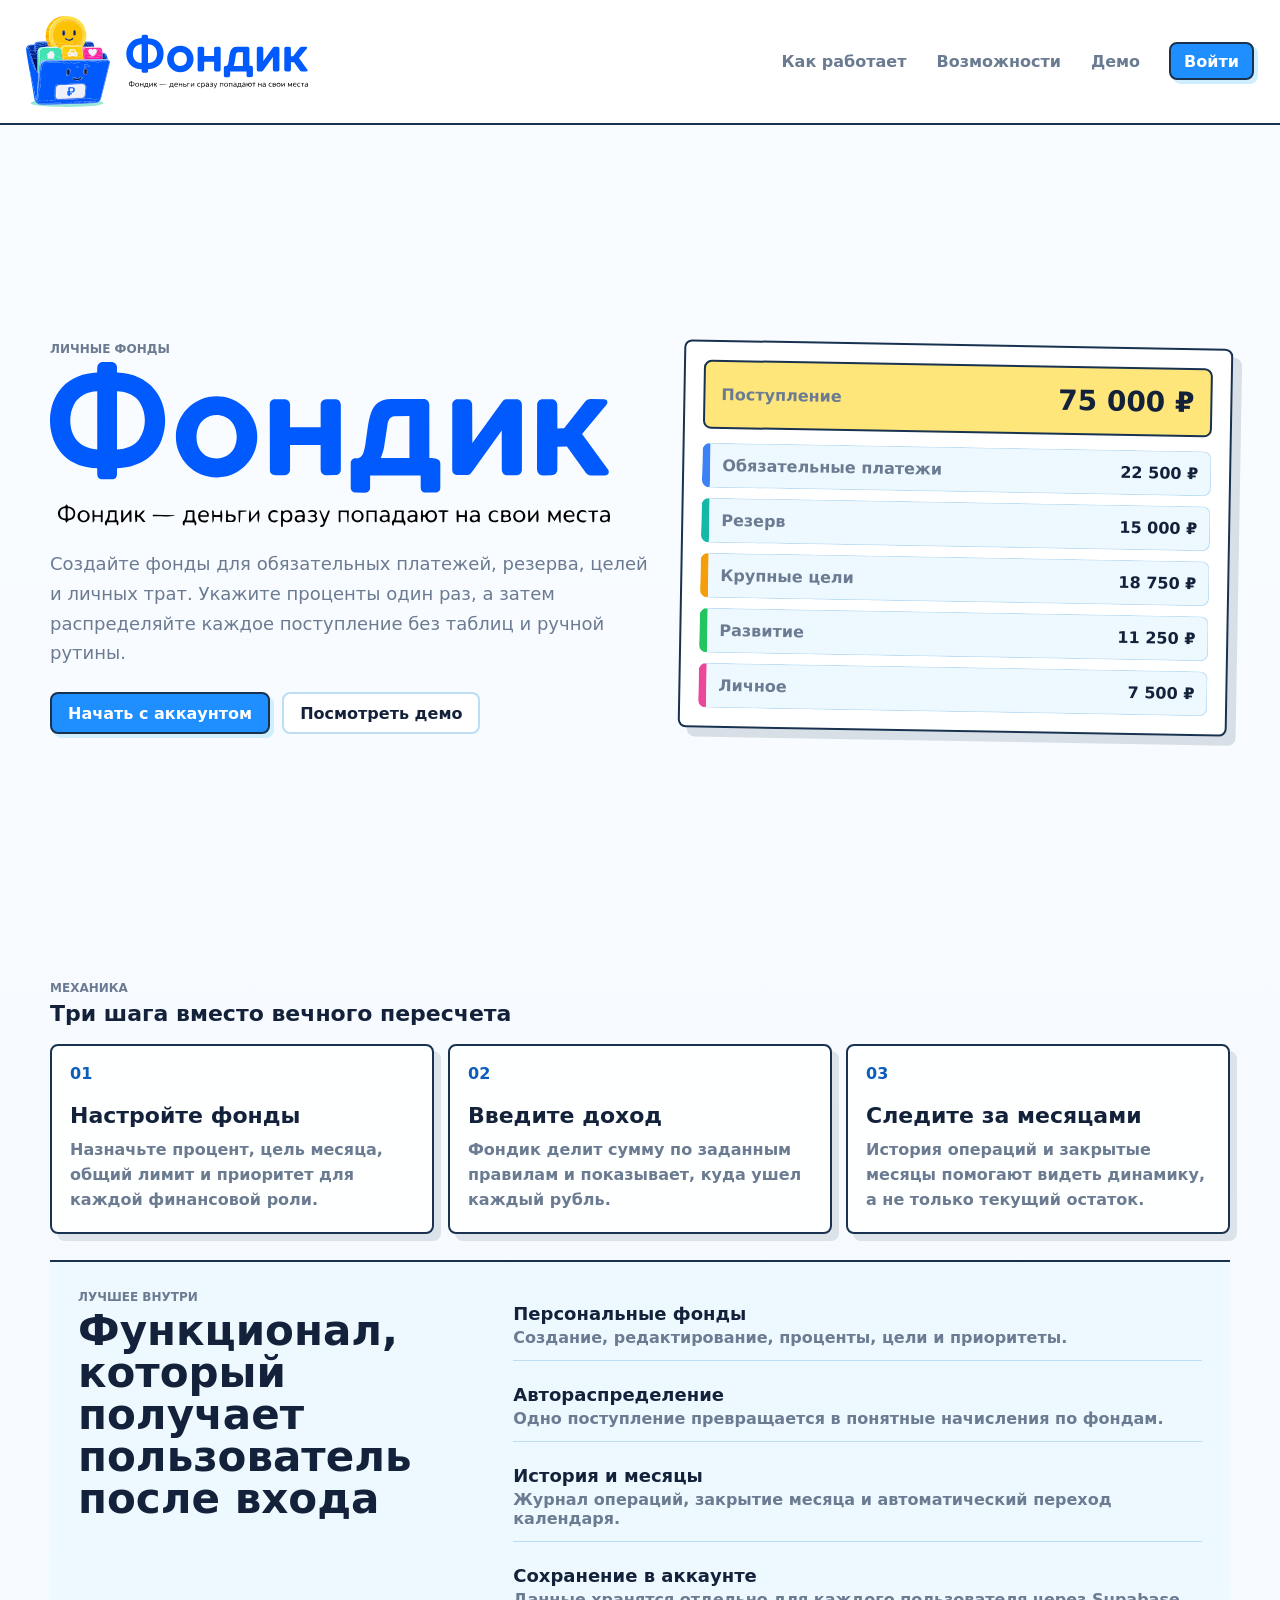
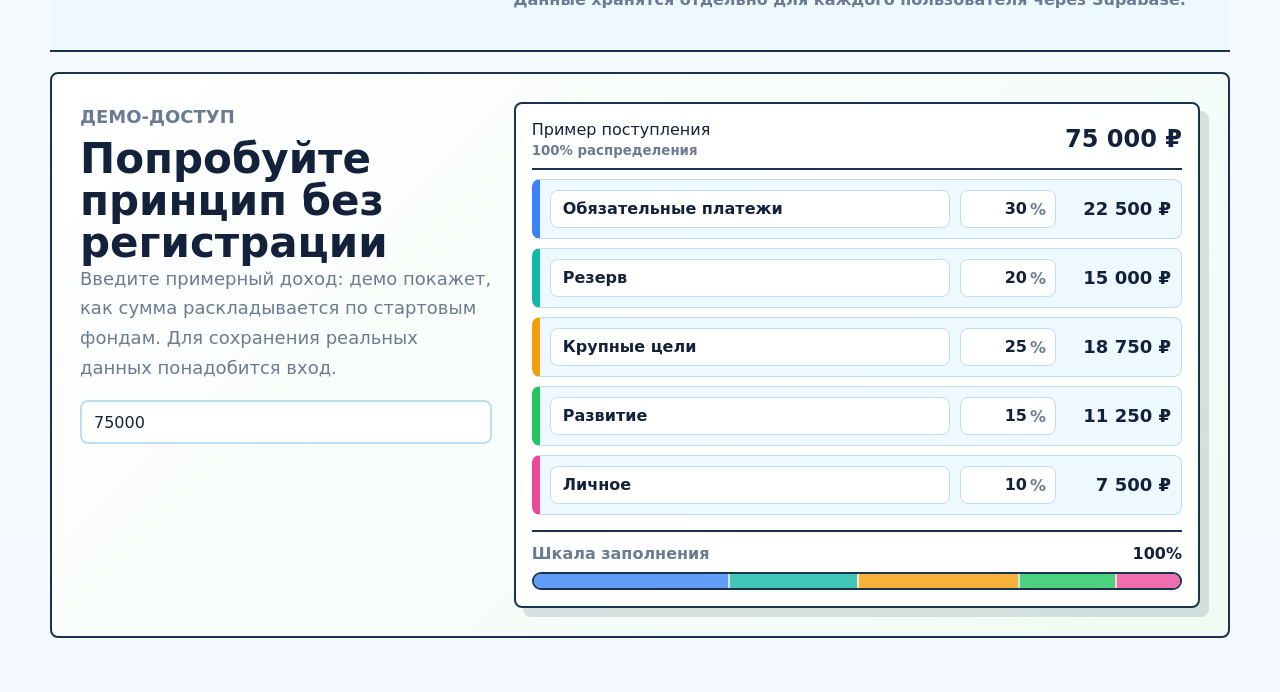
==== app.html @ fc4c2b05 "Add Fondik logo assets" ====
<!DOCTYPE html>
<html lang="ru">
<head>
  <meta charset="UTF-8">
  <meta name="viewport" content="width=device-width, initial-scale=1.0">
  <title>Фондик</title>
  <link rel="icon" type="image/svg+xml" href="assets/fondik-mark.svg">
  <link rel="apple-touch-icon" href="assets/fondik-apple-touch.png">
  <link rel="stylesheet" href="style.css?v=20260604-2">
  <script>
    window.__moneyAppShowBootError = (error) => {
      const message = error?.message || String(error || "неизвестная ошибка");
      const loading = document.querySelector("#appLoading");
      if (!loading) {
        return;
      }
      loading.classList.remove("is-hidden");
      const text = loading.querySelector("p");
      if (text) {
        text.textContent = `Ошибка загрузки кабинета: ${message}`;
      }
    };

    window.addEventListener("error", (event) => {
      window.__moneyAppShowBootError(event.error || event.message);
    });

    window.addEventListener("unhandledrejection", (event) => {
      window.__moneyAppShowBootError(event.reason);
    });

    window.setTimeout(() => {
      const appShell = document.querySelector("#appShell");
      if (!appShell || appShell.classList.contains("is-hidden")) {
        window.location.replace("index.html#login");
      }
    }, 15000);
  </script>
</head>
<body>
  <div class="app-loading" id="appLoading" role="status">
    <div class="brand">
      <img class="brand-lockup" src="assets/fondik-lockup-slogan.svg" alt="Фондик — деньги сразу попадают на свои места.">
    </div>
    <p>Восстанавливаем сессию и загружаем ваши фонды.</p>
    <a class="ghost-btn compact" href="index.html#login">Вернуться ко входу</a>
  </div>

  <dialog class="auth-modal" id="authModal">
    <div class="auth-card">
      <button class="icon-btn auth-close" id="authCloseBtn" type="button" aria-label="Закрыть">×</button>
      <div class="auth-brand">
        <img class="auth-brand-logo" src="assets/fondik-lockup-slogan.svg" alt="Фондик — деньги сразу попадают на свои места.">
      </div>
      <p class="eyebrow">Вход в личный кабинет</p>
      <p class="auth-copy">Зарегистрируйтесь или войдите, чтобы фонды, история и прогресс сохранялись отдельно для вашего аккаунта.</p>
      <form class="auth-form" id="authForm">
        <input id="authEmail" type="email" autocomplete="email" placeholder="Email" required>
        <input id="authPassword" type="password" autocomplete="current-password" placeholder="Пароль" minlength="6" required>
        <div class="auth-actions">
          <button class="primary-btn" id="loginBtn" value="login" type="submit">Войти</button>
          <button class="ghost-btn" id="signupBtn" value="signup" type="submit">Регистрация</button>
        </div>
      </form>
      <p class="auth-message" id="authMessage"></p>
    </div>
  </dialog>

  <div class="app-shell is-hidden" id="appShell">
    <main class="main">
      <header class="topbar">
        <div class="topbar-brand">
          <div class="brand">
            <img class="brand-lockup dashboard-brand-logo" src="assets/fondik-lockup-slogan.svg" alt="Фондик — деньги сразу попадают на свои места.">
          </div>
          <div>
            <p class="eyebrow">Фондик — деньги сразу попадают на свои места.</p>
            <h1 id="screenTitle">Мои фонды</h1>
          </div>
        </div>

        <nav class="nav top-nav" aria-label="Основная навигация">
          <button class="nav-btn is-active" data-screen="dashboard">Дашборд</button>
          <button class="nav-btn" data-screen="history">История</button>
        </nav>

        <div class="user-panel">
          <button class="primary-btn compact" id="authOpenBtn" type="button">Войти</button>
          <button class="ghost-btn compact user-account is-hidden" id="userAccountBtn" type="button">
            <span id="userLogin"></span>
          </button>
        </div>
      </header>

      <section class="screen is-visible" id="dashboardScreen">
        <form class="profile-setup-panel is-hidden" id="profileSetupPanel">
          <div>
            <span>Профиль</span>
            <strong>Добавьте короткий логин</strong>
            <p>Пока показываем временный логин из email. Дашборд работает, но лучше сохранить свой логин.</p>
          </div>
          <input id="profileSetupLogin" type="text" maxlength="24" autocomplete="nickname" placeholder="Например, korewkov">
          <button class="primary-btn compact" type="submit">Сохранить</button>
        </form>

        <section class="dashboard-hero-slider" id="dashboardHeroSlider" aria-label="Сводка месяца">
          <button class="hero-slider-arrow" type="button" data-hero-slide-prev aria-label="Предыдущий слайд">‹</button>
          <div class="hero-slider-track" id="heroSliderTrack"></div>
          <button class="hero-slider-arrow" type="button" data-hero-slide-next aria-label="Следующий слайд">›</button>
          <div class="hero-slider-dots" id="heroSliderDots"></div>
        </section>

        <div class="income-panel">
          <div class="income-copy">
            <span>Новое поступление</span>
            <strong>Распределить доход по фондам</strong>
          </div>
          <form class="income-form" id="incomeForm">
            <input id="incomeAmount" type="number" min="1" step="0.01" placeholder="Например, 23000" required>
            <input id="incomeComment" type="text" maxlength="80" placeholder="Комментарий">
            <button class="primary-btn" id="distributeBtn" type="submit">Распределить</button>
          </form>
          <div class="warning" id="percentWarning" role="alert"></div>
        </div>

        <div class="dashboard-summary-row is-hidden">
          <div class="month-summary-card" id="monthSummaryCard"></div>
          <div class="finance-mode-panel" id="financeModePanel"></div>
          <div class="finance-warnings-panel" id="financeWarningsPanel"></div>
          <div class="distribution-status-card is-hidden" id="distributionStatusCard"></div>
          <button class="ghost-btn compact is-hidden" id="showRequiredIncomeBtn" type="button">Показать расчет дохода</button>
        </div>
        <div class="required-income-panel" id="requiredIncomePanel"></div>
        <div class="overflow-panel is-hidden" id="overflowPanel"></div>

        <div class="dashboard-layout">
          <section class="funds-section">
            <div class="section-heading">
              <div>
                <h2>Фонды</h2>
                <span><span id="fundCount"></span> · <span id="currentMonthLabel">текущий месяц</span></span>
              </div>
              <div class="section-actions">
                <div class="confirm-wrap" id="resetConfirmWrap">
                  <button class="ghost-btn compact danger" id="resetMenuBtn" type="button" aria-expanded="false">Сбросить</button>
                  <div class="reset-menu is-hidden" id="resetMenu">
                    <button type="button" id="resetMonthOption">Сбросить месяц</button>
                    <button type="button" id="resetAllOption">Сбросить балансы</button>
                  </div>
                  <div class="inline-confirm is-hidden" id="resetConfirm" role="status">
                    <strong id="resetConfirmTitle">Сбросить?</strong>
                    <span id="resetConfirmText">Действие нужно подтвердить.</span>
                    <div class="inline-confirm-actions">
                      <button class="ghost-btn compact" id="cancelResetBtn" type="button">Отмена</button>
                      <button class="primary-btn compact danger-fill" id="confirmResetBtn" type="button">Подтвердить</button>
                    </div>
                  </div>
                </div>
                <button class="ghost-btn compact" id="addMonthBtn" type="button">Новый месяц</button>
                <button class="primary-btn compact" id="addFundBtn" type="button">Новый фонд</button>
              </div>
            </div>
            <div class="fund-grid" id="fundGrid"></div>
          </section>

          <aside class="analytics-panel is-hidden">
            <div class="section-heading">
              <h2>Распределение</h2>
              <span id="distributionLabel"></span>
            </div>
            <button class="ghost-btn compact distribution-toggle" id="distributionToggleBtn" type="button">Развернуть распределение</button>
            <div class="distribution-compact" id="distributionCompact"></div>
            <div class="donut-wrap is-hidden" id="donutWrap">
              <div class="donut" id="donutChart"></div>
              <div class="donut-center">
                <strong id="donutTotal">100%</strong>
                <span>в фондах</span>
              </div>
            </div>
            <div class="legend" id="distributionLegend"></div>
          </aside>
        </div>
      </section>

      <section class="screen" id="historyScreen">
        <div class="section-heading wide">
          <div>
            <p class="eyebrow">Динамика</p>
            <h2>Месяцы</h2>
          </div>
        </div>
        <div class="month-list" id="monthList"></div>

        <div class="section-heading wide">
          <div>
            <p class="eyebrow">Журнал операций</p>
            <h2>История</h2>
          </div>
          <div class="section-actions">
            <button class="ghost-btn danger" id="clearHistoryBtn" type="button">Очистить историю</button>
            <button class="ghost-btn danger" id="resetEverythingBtn" type="button">Сбросить все данные</button>
          </div>
        </div>
        <div class="history-list" id="historyList"></div>
      </section>

      <section class="screen" id="accountScreen">
        <div class="account-layout">
          <article class="account-card">
            <span>Логин</span>
            <strong id="accountLogin">-</strong>
            <p>Он показывается в верхней панели вместо длинной почты.</p>
          </article>
          <article class="account-card">
            <span>Email</span>
            <strong id="accountEmail">-</strong>
            <p>Почта используется для входа и восстановления доступа.</p>
          </article>
          <form class="account-card account-form" id="accountForm">
            <label>Изменить логин
              <input id="accountLoginInput" type="text" maxlength="24" autocomplete="nickname" required>
            </label>
            <button class="primary-btn compact" type="submit">Сохранить логин</button>
          </form>
          <article class="account-card">
            <span>Сессия</span>
            <strong>Активна</strong>
            <button class="ghost-btn compact danger" id="logoutBtn" type="button">Выйти</button>
          </article>
        </div>
      </section>

    </main>
  </div>

  <dialog class="fund-modal" id="fundModal">
    <form method="dialog" class="modal-card" id="fundForm">
      <div class="modal-head">
        <div>
          <p class="eyebrow">Фонд</p>
          <h2 id="fundModalTitle">Новый фонд</h2>
        </div>
        <button class="icon-btn" value="cancel" type="submit" aria-label="Закрыть">×</button>
      </div>

      <input id="fundId" type="hidden">
      <div class="form-grid">
        <label>Название
          <input id="fundName" type="text" required maxlength="40">
        </label>
        <label>Иконка
          <input id="fundIcon" type="text" required maxlength="3">
        </label>
        <label>Цвет
          <input id="fundColor" type="color" required>
        </label>
        <label>Тип фонда
          <select id="fundType" required>
            <option value="saving">Накопление</option>
            <option value="spending">Расходный лимит</option>
            <option value="debt">Долг</option>
            <option value="reserve">Резерв</option>
            <option value="business">Бизнес</option>
            <option value="required">Обязательный платеж</option>
          </select>
        </label>
        <label data-fund-field="balance">Баланс
          <input id="fundBalance" type="number" min="0" step="0.01" required>
        </label>
        <label data-fund-field="target">Цель
          <input id="fundTarget" type="number" min="0" step="0.01" required>
        </label>
        <label data-fund-field="monthTarget">План / лимит месяца
          <input id="fundMonthTarget" type="number" min="0" step="0.01" required>
        </label>
        <label>Процент
          <input id="fundPercent" type="text" inputmode="decimal" required>
        </label>
        <label>Приоритет
          <input id="fundPriority" type="number" min="1" step="1" required>
        </label>
        <label>Категория
          <select id="fundCategory" required>
            <option>Кредиты</option>
            <option>Обязательные платежи</option>
            <option>Жизнь и быт</option>
            <option>Комфорт</option>
            <option>Резерв</option>
            <option>Бизнес</option>
            <option>Хотелки</option>
            <option>Другое</option>
          </select>
        </label>
        <label class="span-2 is-hidden">Описание
          <textarea id="fundDescription" rows="3" maxlength="180"></textarea>
        </label>
        <div class="debt-fields span-2">
          <div class="debt-fields-head">
            <span>Поля долга</span>
            <small>Используются для расчетов процентов и предупреждений</small>
          </div>
          <label>Остаток долга
            <input id="fundDebtBalance" type="number" min="0" step="0.01">
          </label>
          <label>Ставка годовых, %
            <input id="fundAnnualRate" type="text" inputmode="decimal">
          </label>
          <label>Минимальный платеж
            <input id="fundMinPayment" type="number" min="0" step="0.01">
          </label>
          <label>Дата платежа
            <input id="fundPaymentDate" type="text" maxlength="40" placeholder="Например, 25 число">
          </label>
          <label class="is-hidden">Доп. платеж
            <input id="fundExtraPayment" type="number" min="0" step="0.01">
          </label>
          <label>Тип долга
            <select id="fundDebtType">
              <option value="credit_card">Кредитная карта</option>
              <option value="loan">Кредит</option>
              <option value="person">Долг человеку</option>
              <option value="installment">Рассрочка</option>
              <option value="other">Другое</option>
            </select>
          </label>
          <label class="checkbox-label">
            <input id="fundHasOverdue" type="checkbox">
            <span>Есть просрочка</span>
          </label>
        </div>
      </div>

      <div class="modal-actions">
        <button class="ghost-btn" value="cancel" type="submit">Отмена</button>
        <button class="primary-btn" id="saveFundBtn" value="default" type="submit">Сохранить</button>
      </div>
    </form>
  </dialog>

  <dialog class="fund-modal" id="monthReportModal">
    <article class="modal-card month-report-card">
      <div class="modal-head">
        <div>
          <p class="eyebrow">Закрытие месяца</p>
          <h2 id="monthReportTitle">Отчет месяца</h2>
        </div>
        <button class="icon-btn" type="button" data-cancel-month-report aria-label="Закрыть">×</button>
      </div>
      <div id="monthReportContent"></div>
      <div class="modal-actions">
        <button class="ghost-btn" type="button" data-cancel-month-report>Вернуться</button>
        <button class="primary-btn" id="confirmMonthReportBtn" type="button">Создать новый месяц</button>
      </div>
    </article>
  </dialog>

  <dialog class="fund-modal" id="fundDetailModal">
    <article class="modal-card fund-detail" id="fundDetailContent"></article>
  </dialog>

  <dialog class="fund-modal" id="monthBriefModal">
    <form method="dialog" class="modal-card" id="monthBriefForm">
      <div class="modal-head">
        <div>
          <p class="eyebrow">Новый месяц</p>
          <h2 id="monthBriefTitle">Мини-бриф месяца</h2>
        </div>
        <button class="icon-btn" value="cancel" type="submit" aria-label="Закрыть">×</button>
      </div>
      <div class="form-grid">
        <label>Ожидаемый доход месяца
          <input id="monthBriefIncome" type="number" min="0" step="1">
        </label>
        <label>Обязательные платежи месяца
          <input id="monthBriefRequired" type="number" min="0" step="1">
        </label>
        <label>Минимальные расходы на жизнь
          <input id="monthBriefLife" type="number" min="0" step="1">
        </label>
        <label>Есть ли просрочки
          <select id="monthBriefOverdue">
            <option value="false">Нет просрочек</option>
            <option value="true">Есть просрочки</option>
          </select>
        </label>
        <label class="span-2">Какие фонды оставить на паузе
          <textarea id="monthBriefPaused" rows="2" maxlength="220"></textarea>
        </label>
        <label class="span-2">Какие фонды обязательно активны
          <textarea id="monthBriefActive" rows="2" maxlength="220"></textarea>
        </label>
      </div>
      <div class="month-brief-preview" id="monthBriefPreview"></div>
      <div class="modal-actions">
        <button class="ghost-btn" value="cancel" type="submit">Позже</button>
        <button class="primary-btn" value="default" type="submit">Сохранить бриф</button>
      </div>
    </form>
  </dialog>

  <dialog class="fund-modal briefing-modal" id="briefingModal">
    <form method="dialog" class="modal-card briefing-card" id="briefingForm">
      <div class="briefing-layout">
        <aside class="briefing-visual" aria-label="Что сделает брифинг">
          <img src="assets/briefing-illustration.png" alt="">
          <div class="briefing-visual-copy">
            <p class="eyebrow">Стартовая настройка</p>
            <h2>Соберем фонды под вашу реальную жизнь</h2>
            <p>Ответьте на несколько вопросов, а система предложит проценты, приоритеты и цели фондов.</p>
          </div>
          <div class="briefing-benefits">
            <span>Фонды</span>
            <span>Проценты</span>
            <span>Приоритеты</span>
          </div>
        </aside>

        <div class="briefing-content">
          <div class="modal-head briefing-head">
            <div>
              <p class="eyebrow">Персональная настройка</p>
              <h2 id="briefingStepTitle">Доход</h2>
            </div>
            <button class="icon-btn briefing-close" value="cancel" type="submit" aria-label="Закрыть">×</button>
          </div>

          <div class="briefing-progress" aria-label="Прогресс брифинга">
            <div class="briefing-progress-head">
              <span id="briefingStepLabel">Шаг 1 из 6</span>
              <strong id="briefingStepHint">Понимаем ритм дохода</strong>
            </div>
            <div class="meter"><span id="briefingMeter" style="--progress: 16.6%"></span></div>
          </div>

          <div class="briefing-step is-active" data-briefing-step="0">
            <div class="briefing-step-card">
              <div class="briefing-step-intro">
                <span>01</span>
                <div>
                  <h3>Сколько денег приходит в месяц</h3>
                  <p>Это основа для расчета режима и будущих процентов.</p>
                </div>
              </div>
              <label>Средний ежемесячный доход
                <input id="briefMonthlyIncome" type="number" min="0" step="1" placeholder="Например, 65000">
              </label>
              <div class="briefing-grid">
                <label>Тип дохода
                  <select id="briefIncomeType">
                    <option value="stable">Стабильный</option>
                    <option value="partly_unstable">Частично нестабильный</option>
                    <option value="unstable">Нестабильный</option>
                  </select>
                </label>
                <label>Сколько раз в месяц приходят деньги
                  <select id="briefIncomeFrequency">
                    <option value="1">1 раз</option>
                    <option value="2">2 раза</option>
                    <option value="3-4">3-4 раза</option>
                    <option value="4+">Больше 4 раз</option>
                    <option value="unstable">Нестабильно</option>
                  </select>
                </label>
              </div>
            </div>
          </div>

          <div class="briefing-step" data-briefing-step="1">
            <div class="briefing-step-card">
              <div class="briefing-step-head">
                <div class="briefing-step-intro">
                  <span>02</span>
                  <div>
                    <h3>Обязательные платежи</h3>
                    <p>Кредиты, аренда, связь, транспорт до работы, лекарства и другие платежи, которые нельзя пропустить.</p>
                  </div>
                </div>
                <button class="ghost-btn compact" id="addRequiredPaymentBtn" type="button">Добавить</button>
              </div>
              <div class="briefing-items" id="requiredPaymentList"></div>
            </div>
          </div>

          <div class="briefing-step" data-briefing-step="2">
            <div class="briefing-step-card">
              <div class="briefing-step-head">
                <div class="briefing-step-intro">
                  <span>03</span>
                  <div>
                    <h3>Долги</h3>
                    <p>Добавьте остаток, платеж и просрочки. Опасные долги Фондик выделит отдельно.</p>
                  </div>
                </div>
                <button class="ghost-btn compact" id="addDebtBtn" type="button">Добавить</button>
              </div>
              <div class="briefing-items" id="debtList"></div>
            </div>
          </div>

          <div class="briefing-step" data-briefing-step="3">
            <div class="briefing-step-card">
              <div class="briefing-step-intro">
                <span>04</span>
                <div>
                  <h3>Базовая жизнь</h3>
                  <p>Минимум, который нужен, чтобы нормально жить и работать.</p>
                </div>
              </div>
              <div class="briefing-grid">
                <label>Продукты<input data-life-expense="food" type="number" min="0" step="1"></label>
                <label>Транспорт<input data-life-expense="transport" type="number" min="0" step="1"></label>
                <label>Связь / интернет<input data-life-expense="phoneInternet" type="number" min="0" step="1"></label>
                <label>Лекарства / здоровье<input data-life-expense="health" type="number" min="0" step="1"></label>
                <label>Обязательные подписки<input data-life-expense="subscriptions" type="number" min="0" step="1"></label>
                <label>Бытовые мелочи<input data-life-expense="household" type="number" min="0" step="1"></label>
              </div>
            </div>
          </div>

          <div class="briefing-step" data-briefing-step="4">
            <div class="briefing-step-card">
              <div class="briefing-step-head">
                <div class="briefing-step-intro">
                  <span>05</span>
                  <div>
                    <h3>Комфорт и резерв</h3>
                    <p>Комфортные траты лучше сделать отдельными фондами, а резерв держать видимым.</p>
                  </div>
                </div>
                <button class="ghost-btn compact" id="addComfortBtn" type="button">Добавить комфорт</button>
              </div>
              <div class="briefing-grid">
                <label>Текущая подушка
                  <select id="briefCurrentReserve">
                    <option value="0">Нет</option>
                    <option value="5000">До 5 000 ₽</option>
                    <option value="20000">5 000-20 000 ₽</option>
                    <option value="50000">20 000-50 000 ₽</option>
                    <option value="80000">Больше 50 000 ₽</option>
                  </select>
                </label>
                <label>Первая цель резерва
                  <select id="briefReserveGoal">
                    <option value="5000">5 000 ₽</option>
                    <option value="10000">10 000 ₽</option>
                    <option value="30000">30 000 ₽</option>
                    <option value="50000">50 000 ₽</option>
                  </select>
                </label>
              </div>
              <div class="briefing-items" id="comfortList"></div>
            </div>
          </div>

          <div class="briefing-step" data-briefing-step="5">
            <div class="briefing-step-card">
              <div class="briefing-step-head">
                <div class="briefing-step-intro">
                  <span>06</span>
                  <div>
                    <h3>Цели и развитие</h3>
                    <p>Покупки, ремонт, обучение, бизнес и проекты. В антикризисном режиме часть целей временно уйдет на паузу.</p>
                  </div>
                </div>
                <button class="ghost-btn compact" id="addGoalBtn" type="button">Добавить цель</button>
              </div>
              <div class="briefing-grid">
                <label>Бизнес, фриланс или проект
                  <select id="briefHasBusiness">
                    <option value="no">Нет</option>
                    <option value="yes">Да</option>
                    <option value="planned">Планирую</option>
                  </select>
                </label>
                <label>Нужны регулярные вложения
                  <select id="briefBusinessNeedsInvestment">
                    <option value="unknown">Пока не знаю</option>
                    <option value="yes">Да</option>
                    <option value="no">Нет</option>
                  </select>
                </label>
              </div>
              <div class="briefing-items" id="goalList"></div>
            </div>
          </div>

          <div class="briefing-preview" id="briefingPreview"></div>

          <div class="modal-actions briefing-actions">
            <button class="ghost-btn" id="briefingBackBtn" type="button">Назад</button>
            <button class="primary-btn" id="briefingNextBtn" type="button">Дальше</button>
            <button class="primary-btn is-hidden" id="briefingApplyBtn" value="default" type="submit">Создать фонды</button>
          </div>
        </div>
      </div>
    </form>
  </dialog>

  <div class="toast" id="toast"></div>

  <script src="app.js?v=20260604-1"></script>
</body>
</html>
---- style.css ----
:root {
  color-scheme: light;
  --bg: #f4fbff;
  --paper: #ffffff;
  --paper-soft: #eef8ff;
  --ink: #13223a;
  --muted: #6b7b91;
  --blue: #1f8fff;
  --blue-dark: #0d5dba;
  --sky: #cfefff;
  --mint: #55d6be;
  --yellow: #ffe67a;
  --red: #ff6b7a;
  --line: #18324f;
  --soft-line: #bdddf3;
  --radius: 8px;
  --shadow: 7px 7px 0 rgba(24, 50, 79, 0.12);
}

* {
  box-sizing: border-box;
}

body {
  margin: 0;
  min-height: 100vh;
  font-family: Inter, ui-sans-serif, system-ui, -apple-system, BlinkMacSystemFont, "Segoe UI", sans-serif;
  color: var(--ink);
  background:
    radial-gradient(circle, rgba(31, 143, 255, 0.11) 1px, transparent 1.5px) 0 0 / 22px 22px,
    linear-gradient(180deg, #f7fdff 0%, #eaf7ff 100%);
}

button,
input,
select,
textarea {
  font: inherit;
}

button {
  cursor: pointer;
}

input,
select,
textarea {
  width: 100%;
  border: 2px solid var(--soft-line);
  border-radius: var(--radius);
  background: var(--paper);
  color: var(--ink);
  outline: none;
  transition: border-color 160ms ease, box-shadow 160ms ease, transform 160ms ease;
}

input,
select {
  min-height: 44px;
  padding: 0 12px;
}

textarea {
  resize: vertical;
  padding: 12px;
}

input:focus,
select:focus,
textarea:focus {
  border-color: var(--blue);
  box-shadow: 0 0 0 4px rgba(31, 143, 255, 0.14);
}

input[type="file"] {
  display: none;
}

.is-hidden {
  display: none !important;
}

.public-shell {
  min-height: 100vh;
}

.public-header {
  position: sticky;
  z-index: 10;
  top: 0;
  display: grid;
  grid-template-columns: minmax(210px, 1fr) auto auto;
  gap: 18px;
  align-items: center;
  padding: 16px 26px;
  border-bottom: 2px solid var(--line);
  background: rgba(255, 255, 255, 0.88);
  backdrop-filter: blur(12px);
}

.public-brand {
  margin: 0;
  color: inherit;
  text-decoration: none;
}

.public-brand .brand-lockup {
  width: clamp(240px, 22vw, 340px);
}

.public-nav {
  display: flex;
  flex-wrap: wrap;
  gap: 8px;
  justify-content: center;
}

.public-auth-actions {
  display: flex;
  flex-wrap: wrap;
  gap: 8px;
  justify-content: flex-end;
}

.public-nav a {
  display: inline-flex;
  align-items: center;
  min-height: 36px;
  padding: 0 11px;
  border-radius: var(--radius);
  color: var(--muted);
  font-weight: 800;
  text-decoration: none;
}

.public-nav a:hover {
  background: var(--paper-soft);
  color: var(--ink);
}

.public-main {
  width: min(1180px, calc(100% - 36px));
  margin: 0 auto;
  padding: 34px 0 54px;
}

.public-hero {
  display: grid;
  grid-template-columns: minmax(0, 1.05fr) minmax(330px, 0.95fr);
  gap: 24px;
  align-items: center;
  min-height: calc(100vh - 112px);
  padding-bottom: 30px;
}

.hero-copy {
  max-width: 680px;
}

.hero-copy p:not(.eyebrow),
.demo-copy p {
  color: var(--muted);
  font-size: 18px;
  line-height: 1.65;
}

.hero-wordmark {
  display: block;
  width: min(560px, 100%);
  height: auto;
  margin: 6px 0 22px;
}

.hero-actions {
  display: flex;
  flex-wrap: wrap;
  gap: 12px;
  margin-top: 24px;
}

.hero-actions a {
  text-decoration: none;
}

.hero-preview,
.demo-result {
  border: 2px solid var(--line);
  border-radius: var(--radius);
  background: rgba(255, 255, 255, 0.94);
  box-shadow: 9px 9px 0 rgba(24, 50, 79, 0.14);
}

.hero-preview {
  padding: 18px;
  transform: rotate(1deg);
}

.preview-top {
  display: flex;
  align-items: center;
  justify-content: space-between;
  gap: 14px;
  margin-bottom: 14px;
  padding: 16px;
  border: 2px solid var(--line);
  border-radius: var(--radius);
  background: var(--yellow);
}

.preview-top span,
.preview-funds span,
.demo-row span,
.public-card span,
.feature-list span {
  color: var(--muted);
  font-weight: 800;
}

.preview-top strong {
  font-size: 28px;
}

.preview-funds,
.feature-list {
  display: grid;
  gap: 10px;
}

.preview-funds div {
  display: grid;
  grid-template-columns: 1fr auto;
  gap: 12px;
  align-items: center;
  padding: 12px;
  border: 1px solid var(--soft-line);
  border-left: 8px solid var(--preview-color);
  border-radius: var(--radius);
  background: var(--paper-soft);
}

.demo-row {
  display: grid;
  grid-template-columns: minmax(150px, 1fr) 96px minmax(105px, auto);
  gap: 10px;
  align-items: center;
  padding: 10px;
  border: 1px solid var(--soft-line);
  border-left: 8px solid var(--preview-color);
  border-radius: var(--radius);
  background: var(--paper-soft);
}

.public-section {
  padding: 26px 0;
}

.step-grid {
  display: grid;
  grid-template-columns: repeat(3, minmax(0, 1fr));
  gap: 14px;
}

.public-card {
  min-height: 190px;
  padding: 18px;
  border: 2px solid var(--line);
  border-radius: var(--radius);
  background: rgba(255, 255, 255, 0.94);
  box-shadow: var(--shadow);
}

.public-card span {
  display: inline-flex;
  margin-bottom: 20px;
  color: var(--blue-dark);
}

.public-card h3 {
  margin-bottom: 10px;
  font-size: 22px;
}

.public-card p {
  margin-bottom: 0;
  color: var(--muted);
  line-height: 1.55;
  font-weight: 700;
}

.feature-band,
.demo-section {
  display: grid;
  grid-template-columns: minmax(260px, 0.75fr) minmax(0, 1.25fr);
  gap: 22px;
  align-items: start;
  padding: 28px;
  border-top: 2px solid var(--line);
  border-bottom: 2px solid var(--line);
  background: rgba(234, 248, 255, 0.72);
}

.feature-band h2,
.demo-copy h2 {
  font-size: clamp(28px, 4vw, 42px);
  line-height: 1;
}

.feature-list div {
  display: grid;
  gap: 4px;
  padding: 13px 0;
  border-bottom: 1px solid var(--soft-line);
}

.feature-list div:last-child {
  border-bottom: 0;
}

.feature-list strong {
  font-size: 18px;
}

.demo-section {
  margin-top: 20px;
  border: 2px solid var(--line);
  border-radius: var(--radius);
  background: linear-gradient(135deg, #ffffff 0%, #effbf3 100%);
}

.demo-form {
  display: grid;
  grid-template-columns: minmax(160px, 1fr);
  gap: 10px;
  margin-top: 18px;
}

.demo-result {
  display: grid;
  gap: 9px;
  padding: 16px;
}

.demo-total {
  display: flex;
  align-items: center;
  justify-content: space-between;
  gap: 14px;
  padding-bottom: 10px;
  border-bottom: 2px solid var(--line);
}

.demo-total span,
.demo-total small {
  display: block;
}

.demo-total small {
  margin-top: 4px;
  color: var(--muted);
  font-weight: 900;
}

.demo-total small.is-warning {
  color: #9a6400;
}

.demo-total strong {
  font-size: 24px;
}

.demo-name-input,
.demo-percent-input input {
  min-height: 38px;
  border-width: 1px;
  background: #fff;
  font-weight: 900;
}

.demo-name-input {
  min-width: 0;
}

.demo-percent-input {
  position: relative;
  display: block;
}

.demo-percent-input input {
  padding-right: 28px;
  text-align: right;
}

.demo-percent-input span {
  position: absolute;
  top: 50%;
  right: 10px;
  color: var(--muted);
  font-weight: 900;
  transform: translateY(-50%);
  pointer-events: none;
}

.demo-row strong {
  justify-self: end;
  color: var(--ink);
  font-size: 18px;
  white-space: nowrap;
}

.demo-scale {
  display: grid;
  gap: 9px;
  margin-top: 6px;
  padding-top: 12px;
  border-top: 2px solid var(--line);
}

.demo-scale-head {
  display: flex;
  align-items: center;
  justify-content: space-between;
  gap: 12px;
  color: var(--muted);
  font-weight: 900;
}

.demo-scale-head strong {
  color: var(--ink);
}

.demo-scale-track {
  position: relative;
  overflow: hidden;
  height: 18px;
  border: 2px solid var(--line);
  border-radius: 999px;
  background: #e8f5ff;
}

.demo-scale-track::after {
  content: "";
  position: absolute;
  inset: 0;
  width: var(--scale-progress);
  max-width: 100%;
  border-radius: inherit;
  background: rgba(255, 255, 255, 0.2);
  pointer-events: none;
}

.demo-scale-fill {
  display: flex;
  width: var(--scale-progress);
  max-width: 100%;
  height: 100%;
  transition: width 180ms ease;
}

.demo-scale-fill span {
  flex: 0 0 var(--segment-width);
  min-width: 2px;
  height: 100%;
  background: var(--segment-color);
}

.demo-scale-fill span + span {
  border-left: 2px solid rgba(255, 255, 255, 0.68);
}

.auth-screen {
  display: grid;
  place-items: center;
  min-height: 100vh;
  padding: 24px;
}

.auth-modal {
  width: min(560px, calc(100% - 28px));
  border: 0;
  padding: 0;
  background: transparent;
  color: var(--ink);
}

.auth-modal::backdrop {
  background: rgba(19, 34, 58, 0.28);
  backdrop-filter: blur(6px);
}

.auth-card {
  position: relative;
  width: min(520px, 100%);
  border: 2px solid var(--line);
  border-radius: var(--radius);
  background: rgba(255, 255, 255, 0.96);
  box-shadow: 10px 10px 0 rgba(24, 50, 79, 0.14);
  padding: 28px;
}

.auth-close {
  position: absolute;
  top: 12px;
  right: 12px;
}

.auth-brand {
  margin-bottom: 18px;
  padding-right: 46px;
}

.auth-brand-logo {
  display: block;
  width: min(360px, 100%);
  height: auto;
}

.auth-card h1 {
  margin-bottom: 14px;
}

.auth-copy {
  color: var(--muted);
  line-height: 1.6;
}

.auth-form {
  display: grid;
  gap: 12px;
  margin-top: 20px;
}

.auth-actions {
  display: grid;
  grid-template-columns: 1fr 1fr;
  gap: 10px;
}

.auth-message {
  min-height: 22px;
  margin: 14px 0 0;
  color: #9a6400;
  font-weight: 800;
}

.app-shell {
  min-height: 100vh;
}

.app-loading {
  display: grid;
  place-items: center;
  align-content: center;
  gap: 16px;
  min-height: 100vh;
  padding: 24px;
  text-align: center;
}

.app-loading .brand {
  justify-content: center;
}

.app-loading p {
  margin: 0;
  color: var(--muted);
  font-weight: 800;
}

.brand {
  display: flex;
  align-items: center;
  gap: 12px;
  margin-bottom: 0;
}

.brand-lockup {
  display: block;
  width: 240px;
  max-width: 100%;
  height: auto;
}

.brand-mark {
  display: grid;
  place-items: center;
  width: 44px;
  height: 44px;
  border: 2px solid var(--line);
  border-radius: var(--radius);
  background: var(--yellow);
  box-shadow: 4px 4px 0 var(--sky);
  color: var(--ink);
  font-weight: 900;
  font-size: 23px;
}

.brand-logo {
  width: 48px;
  height: 48px;
  border: 2px solid var(--line);
  border-radius: var(--radius);
  background: #fff;
  box-shadow: 4px 4px 0 var(--sky);
  object-fit: cover;
}

.brand strong,
.brand span {
  display: block;
}

.brand span,
.eyebrow,
.section-heading span,
.fund-meta,
.history-meta,
.donut-center span,
.legend span {
  color: var(--muted);
}

.nav {
  display: flex;
  gap: 8px;
}

.nav-btn,
.ghost-btn,
.primary-btn,
.icon-btn {
  border: 2px solid transparent;
  border-radius: var(--radius);
  transition: transform 150ms ease, box-shadow 150ms ease, background 150ms ease, opacity 150ms ease;
}

.nav-btn {
  min-height: 42px;
  padding: 0 12px;
  text-align: center;
  color: var(--ink);
  background: transparent;
}

.nav-btn:hover,
.nav-btn.is-active {
  border-color: var(--line);
  background: var(--paper-soft);
  box-shadow: 4px 4px 0 var(--sky);
}

.income-panel,
.fund-card,
.analytics-panel,
.month-card,
.history-item,
.modal-card {
  border: 2px solid var(--line);
  border-radius: var(--radius);
  background: rgba(255, 255, 255, 0.94);
  box-shadow: var(--shadow);
}

.main {
  min-width: 0;
  padding: 26px;
}

.topbar,
.section-heading,
.modal-head,
.modal-actions,
.section-actions {
  display: flex;
  align-items: center;
  justify-content: space-between;
  gap: 14px;
}

.section-actions {
  position: relative;
  flex-wrap: wrap;
  justify-content: flex-end;
}

.confirm-wrap {
  position: relative;
}

.inline-confirm {
  position: absolute;
  z-index: 20;
  top: calc(100% + 10px);
  right: 0;
  width: min(310px, calc(100vw - 36px));
  padding: 14px;
  border: 2px solid var(--line);
  border-radius: var(--radius);
  background: #fff;
  box-shadow: var(--shadow);
  animation: pop 160ms ease both;
}

.reset-menu {
  position: absolute;
  z-index: 19;
  top: calc(100% + 8px);
  right: 0;
  display: grid;
  width: 190px;
  padding: 6px;
  border: 2px solid var(--line);
  border-radius: var(--radius);
  background: #fff;
  box-shadow: var(--shadow);
  animation: pop 160ms ease both;
}

.reset-menu button {
  min-height: 38px;
  border: 0;
  border-radius: 6px;
  background: transparent;
  color: var(--ink);
  text-align: left;
  font-weight: 800;
}

.reset-menu button:hover {
  background: var(--paper-soft);
}

.reset-menu button:last-child {
  color: #a62235;
}

.inline-confirm::before {
  content: "";
  position: absolute;
  top: -8px;
  right: 28px;
  width: 14px;
  height: 14px;
  border-top: 2px solid var(--line);
  border-left: 2px solid var(--line);
  background: #fff;
  transform: rotate(45deg);
}

.inline-confirm strong,
.inline-confirm span {
  display: block;
}

.inline-confirm strong {
  margin-bottom: 4px;
  font-size: 16px;
}

.inline-confirm span {
  color: var(--muted);
  font-weight: 700;
  line-height: 1.35;
}

.inline-confirm-actions {
  display: flex;
  gap: 8px;
  justify-content: flex-end;
  margin-top: 12px;
}

.user-panel {
  display: flex;
  align-items: center;
  gap: 10px;
}

.user-account {
  display: inline-flex;
  align-items: center;
  gap: 10px;
}

.user-panel span {
  max-width: 280px;
  overflow: hidden;
  color: var(--muted);
  font-weight: 800;
  text-overflow: ellipsis;
  white-space: nowrap;
}

.account-layout {
  display: grid;
  grid-template-columns: repeat(2, minmax(0, 1fr));
  gap: 14px;
}

.account-card {
  display: grid;
  gap: 8px;
  min-width: 0;
  padding: 18px;
  border: 2px solid var(--line);
  border-radius: var(--radius);
  background: rgba(255, 255, 255, 0.94);
  box-shadow: var(--shadow);
}

.account-card span,
.account-card p,
.account-form label {
  color: var(--muted);
  font-weight: 800;
}

.account-card strong {
  color: var(--blue-dark);
  font-size: 24px;
  overflow-wrap: anywhere;
}

.account-card p {
  margin: 0;
  line-height: 1.45;
}

.account-form label {
  display: grid;
  gap: 7px;
}

.topbar {
  display: grid;
  grid-template-columns: minmax(360px, 1fr) auto auto;
  margin-bottom: 18px;
  padding-bottom: 18px;
  border-bottom: 2px solid rgba(189, 221, 243, 0.72);
}

.topbar-brand {
  display: flex;
  align-items: center;
  gap: 18px;
  min-width: 0;
}

.topbar-brand .brand {
  flex: 0 0 auto;
}

.top-nav {
  align-self: center;
  padding: 4px;
  border: 2px solid var(--soft-line);
  border-radius: var(--radius);
  background: rgba(255, 255, 255, 0.74);
}

.eyebrow {
  margin: 0 0 6px;
  font-size: 12px;
  text-transform: uppercase;
  letter-spacing: 0;
  font-weight: 800;
}

h1,
h2,
h3,
p {
  margin-top: 0;
}

h1 {
  margin-bottom: 0;
  font-size: clamp(32px, 5vw, 58px);
  line-height: 0.95;
  letter-spacing: 0;
}

h2 {
  margin-bottom: 0;
  font-size: 22px;
}

.ghost-btn,
.primary-btn {
  display: inline-flex;
  align-items: center;
  justify-content: center;
  min-height: 42px;
  padding: 0 16px;
  white-space: nowrap;
  font-weight: 800;
}

.ghost-btn {
  border-color: var(--soft-line);
  background: var(--paper);
  color: var(--ink);
}

.primary-btn {
  border-color: var(--line);
  background: var(--blue);
  color: #fff;
  box-shadow: 4px 4px 0 var(--sky);
}

.compact {
  min-height: 38px;
  padding-inline: 13px;
}

.primary-btn:hover,
.ghost-btn:hover,
.icon-btn:hover {
  transform: translateY(-1px);
}

.primary-btn:disabled {
  cursor: not-allowed;
  opacity: 0.45;
  box-shadow: none;
}

.danger {
  color: #a62235;
  border-color: #ffc3cc;
}

.danger-fill {
  background: var(--red);
  color: #fff;
}

.screen {
  display: none;
  animation: rise 220ms ease both;
}

.screen.is-visible {
  display: block;
}

@keyframes rise {
  from {
    opacity: 0;
    transform: translateY(6px);
  }
  to {
    opacity: 1;
    transform: translateY(0);
  }
}

@keyframes pop {
  from {
    opacity: 0;
    transform: translateY(-4px) scale(0.98);
  }
  to {
    opacity: 1;
    transform: translateY(0) scale(1);
  }
}

.income-panel {
  position: relative;
  display: grid;
  grid-template-columns: minmax(190px, 0.7fr) minmax(320px, 1.5fr);
  gap: 16px;
  align-items: center;
  padding: 18px;
  margin-bottom: 16px;
  background: linear-gradient(135deg, #ffffff 0%, #eaf8ff 100%);
}

.profile-setup-panel {
  display: grid;
  grid-template-columns: minmax(220px, 1fr) minmax(180px, 280px) auto;
  gap: 12px;
  align-items: center;
  margin-bottom: 16px;
  padding: 14px;
  border: 2px solid var(--line);
  border-radius: var(--radius);
  background: linear-gradient(135deg, #ffffff 0%, #fff8d6 100%);
  box-shadow: var(--shadow);
}

.profile-setup-panel span,
.profile-setup-panel p {
  color: var(--muted);
  font-weight: 800;
}

.profile-setup-panel strong {
  display: block;
  margin: 3px 0;
  font-size: 20px;
}

.profile-setup-panel p {
  margin: 0;
  line-height: 1.35;
}

.dashboard-summary-row {
  display: grid;
  grid-template-columns: minmax(0, 1fr) auto;
  gap: 14px;
  align-items: stretch;
  margin-bottom: 12px;
}

.month-summary-card,
.finance-card,
.required-income-panel,
.overflow-panel {
  border: 2px solid var(--line);
  border-radius: var(--radius);
  background: rgba(255, 255, 255, 0.94);
  box-shadow: var(--shadow);
}

.finance-alerts-row {
  display: grid;
  grid-template-columns: 1.15fr 1fr 1fr;
  gap: 8px;
  margin-bottom: 10px;
}

.finance-card {
  min-width: 0;
  min-height: 62px;
  padding: 8px 10px;
  overflow: hidden;
}

.finance-mode-panel.mode-crisis {
  background: #fff8f8;
}

.finance-mode-panel.mode-stable {
  background: #fffbea;
}

.finance-mode-panel.mode-growth {
  background: #f3fbf6;
}

.month-brief-preview div {
  min-width: 0;
  padding: 10px;
  border: 1px solid var(--soft-line);
  border-radius: var(--radius);
  background: rgba(255, 255, 255, 0.82);
}

.finance-card-head span,
.finance-card p,
.finance-card small,
.finance-card-toggle span,
.finance-card-toggle small,
.finance-warnings-panel li,
.month-brief-preview span,
.debt-fields-head small {
  color: var(--muted);
  font-weight: 800;
}

.finance-card-head {
  display: flex;
  align-items: center;
  justify-content: space-between;
  gap: 8px;
  min-height: 20px;
  font-size: 12px;
}

.finance-card-main {
  display: flex;
  align-items: baseline;
  gap: 8px;
  min-width: 0;
}

.finance-card-main strong,
.finance-card-toggle strong,
.month-brief-preview strong {
  color: var(--blue-dark);
  font-size: 20px;
  line-height: 1.05;
  overflow-wrap: anywhere;
}

.finance-card-main b {
  min-width: 0;
  color: var(--ink);
  font-size: 13px;
  line-height: 1.2;
  overflow: hidden;
  text-overflow: ellipsis;
  white-space: nowrap;
}

.finance-card p,
.finance-card small {
  display: block;
  margin: 4px 0 0;
  overflow: hidden;
  font-size: 12px;
  line-height: 1.25;
  text-overflow: ellipsis;
  white-space: nowrap;
}

.compact-icon {
  width: 24px;
  height: 24px;
  min-height: 24px;
  border-width: 1px;
  box-shadow: none;
}

.free-balance-panel.is-negative {
  border-color: #d94040;
  background: #fff0f0;
}

.free-balance-panel.is-negative strong {
  color: #b42323;
}

.free-balance-panel.is-positive {
  border-color: #2f8f5b;
  background: #effbf3;
}

.free-balance-panel.is-positive strong {
  color: #167044;
}

.finance-warnings-panel {
  background: #fff8d6;
}

.finance-warnings-panel ul {
  display: grid;
  gap: 3px;
  margin: 4px 0 0;
  padding-left: 16px;
}

.finance-warnings-panel li {
  overflow: hidden;
  font-size: 12px;
  line-height: 1.25;
  text-overflow: ellipsis;
  white-space: nowrap;
}

.finance-card.is-collapsed {
  padding: 0;
  background: #fff;
}

.finance-card-toggle {
  display: grid;
  grid-template-columns: minmax(76px, auto) minmax(0, 1fr) auto;
  gap: 8px;
  align-items: center;
  width: 100%;
  min-height: 58px;
  padding: 8px 10px;
  border: 0;
  background: transparent;
  color: inherit;
  text-align: left;
  cursor: pointer;
}

.finance-card-toggle strong {
  overflow: hidden;
  text-overflow: ellipsis;
  white-space: nowrap;
}

.finance-card-toggle small {
  justify-self: end;
  font-size: 12px;
}

.month-summary-card {
  display: grid;
  grid-template-columns: repeat(3, minmax(0, 1fr));
  gap: 8px;
  padding: 12px;
}

.month-summary-card div {
  min-width: 0;
  padding: 10px;
  border: 1px solid var(--soft-line);
  border-radius: var(--radius);
  background: var(--paper-soft);
}

.month-summary-card span,
.required-income-head span,
.required-income-grid span,
.overflow-panel span,
.overflow-panel p {
  color: var(--muted);
  font-weight: 800;
}

.month-summary-card span {
  display: block;
  margin-bottom: 4px;
  font-size: 12px;
}

.month-summary-card strong {
  display: block;
  color: var(--blue-dark);
  font-size: 20px;
  overflow-wrap: anywhere;
}

.overflow-panel p {
  margin: 0;
  line-height: 1.45;
}

.required-income-panel {
  display: grid;
  gap: 14px;
  margin-bottom: 16px;
  padding: 16px;
  background: linear-gradient(135deg, #ffffff 0%, #effbf3 100%);
}

.required-income-head,
.required-income-grid {
  display: grid;
  gap: 10px;
}

.required-income-head {
  grid-template-columns: minmax(0, 1fr) auto auto;
  align-items: start;
}

.required-income-head span,
.required-income-head strong {
  display: block;
}

.required-income-head strong {
  margin-top: 4px;
  font-size: 22px;
  line-height: 1.15;
}

.required-income-compare {
  display: grid;
  gap: 5px;
  min-width: 240px;
  padding: 10px;
  border: 1px solid var(--soft-line);
  border-radius: var(--radius);
  background: #fff;
}

.required-income-grid {
  grid-template-columns: repeat(6, minmax(0, 1fr));
}

.required-income-grid div {
  min-width: 0;
  padding: 10px;
  border: 1px solid var(--soft-line);
  border-radius: var(--radius);
  background: var(--paper-soft);
}

.required-income-grid strong {
  display: block;
  margin-top: 4px;
  overflow-wrap: anywhere;
}

.required-income-grid .is-total {
  border-color: var(--line);
  background: var(--yellow);
}

.overflow-panel {
  margin-bottom: 16px;
  padding: 14px 16px;
  border-color: #2f8f5b;
  background: #effbf3;
}

.overflow-panel strong {
  display: block;
  margin: 4px 0;
  color: #167044;
  font-size: 24px;
}

.income-panel::after {
  content: "";
  position: absolute;
  left: 38px;
  bottom: -14px;
  width: 24px;
  height: 24px;
  border-right: 2px solid var(--line);
  border-bottom: 2px solid var(--line);
  background: #f4fbff;
  transform: rotate(45deg);
}

.income-copy span,
.income-copy strong {
  display: block;
}

.income-copy span {
  color: var(--muted);
  margin-bottom: 4px;
  font-weight: 700;
}

.income-copy strong {
  font-size: 24px;
  line-height: 1.1;
}

.income-form {
  display: grid;
  grid-template-columns: 1fr 1fr auto;
  gap: 10px;
}

.warning {
  grid-column: 1 / -1;
  min-height: 20px;
  color: #9a6400;
  font-weight: 700;
}

.briefing-modal {
  width: min(1120px, calc(100% - 28px));
}

.briefing-card {
  overflow: hidden;
  padding: 0;
  background: #fff;
}

.briefing-layout {
  display: grid;
  grid-template-columns: minmax(280px, 0.82fr) minmax(0, 1.18fr);
  min-height: min(760px, calc(100vh - 44px));
}

.briefing-visual {
  display: grid;
  align-content: space-between;
  gap: 18px;
  padding: 24px;
  border-right: 2px solid var(--line);
  background:
    linear-gradient(180deg, rgba(239, 251, 243, 0.94) 0%, rgba(232, 246, 255, 0.94) 100%);
}

.briefing-visual img {
  width: 100%;
  max-height: 310px;
  object-fit: contain;
}

.briefing-visual-copy h2 {
  margin-bottom: 10px;
  font-size: clamp(28px, 3vw, 40px);
  line-height: 0.98;
}

.briefing-visual-copy p:not(.eyebrow) {
  margin: 0;
  color: var(--muted);
  font-weight: 800;
  line-height: 1.5;
}

.briefing-benefits {
  display: grid;
  grid-template-columns: repeat(3, 1fr);
  gap: 8px;
}

.briefing-benefits span {
  display: inline-flex;
  align-items: center;
  justify-content: center;
  min-height: 38px;
  border: 2px solid var(--line);
  border-radius: var(--radius);
  background: #fff;
  color: var(--blue-dark);
  font-size: 13px;
  font-weight: 900;
}

.briefing-content {
  display: grid;
  grid-template-rows: auto auto minmax(0, 1fr) auto auto;
  gap: 14px;
  min-width: 0;
  padding: 22px;
}

.briefing-head {
  margin: 0;
}

.briefing-head h2 {
  font-size: clamp(28px, 4vw, 42px);
  line-height: 1;
}

.briefing-close {
  width: 42px;
  height: 42px;
  border-color: var(--sky);
  font-size: 22px;
}

.briefing-progress {
  display: grid;
  gap: 10px;
  padding: 12px;
  border: 1px solid var(--soft-line);
  border-radius: var(--radius);
  background: var(--paper-soft);
}

.briefing-progress-head {
  display: flex;
  align-items: center;
  justify-content: space-between;
  gap: 12px;
}

.briefing-progress span,
.briefing-progress strong {
  color: var(--muted);
  font-size: 13px;
  font-weight: 900;
}

.briefing-step {
  display: none;
  gap: 14px;
}

.briefing-step.is-active {
  display: grid;
}

.briefing-step-card {
  display: grid;
  gap: 14px;
  align-self: start;
  padding: 16px;
  border: 2px solid var(--line);
  border-radius: var(--radius);
  background: rgba(255, 255, 255, 0.96);
  box-shadow: 5px 5px 0 rgba(24, 50, 79, 0.1);
}

.briefing-step-card > label,
.briefing-grid label {
  display: grid;
  gap: 7px;
  color: var(--muted);
  font-size: 13px;
  font-weight: 800;
}

.briefing-step-head {
  display: flex;
  align-items: center;
  justify-content: space-between;
  gap: 14px;
}

.briefing-step-intro {
  display: grid;
  grid-template-columns: 44px minmax(0, 1fr);
  gap: 12px;
  align-items: start;
}

.briefing-step-intro > span {
  display: grid;
  place-items: center;
  width: 44px;
  height: 44px;
  border: 2px solid var(--line);
  border-radius: var(--radius);
  background: var(--yellow);
  color: var(--blue-dark);
  box-shadow: 4px 4px 0 var(--sky);
  font-weight: 900;
}

.briefing-step-intro h3 {
  margin-bottom: 5px;
  font-size: 22px;
}

.briefing-step-intro p {
  max-width: 620px;
  margin: 0;
  color: var(--muted);
  font-weight: 700;
  line-height: 1.45;
}

.briefing-grid {
  display: grid;
  grid-template-columns: repeat(2, minmax(0, 1fr));
  gap: 12px;
}

.briefing-items {
  display: grid;
  gap: 9px;
  max-height: 250px;
  overflow: auto;
  padding-right: 2px;
}

.briefing-item {
  display: grid;
  grid-template-columns: minmax(130px, 1.3fr) minmax(90px, 0.8fr) minmax(90px, 0.8fr) minmax(130px, 1fr) minmax(130px, 1fr) 34px;
  gap: 8px;
  align-items: center;
  padding: 10px;
  border: 1px solid var(--soft-line);
  border-radius: var(--radius);
  background: #fff;
}

.compact-briefing-item {
  grid-template-columns: minmax(150px, 1fr) minmax(100px, 0.8fr) minmax(150px, 1fr) 34px;
}

.briefing-preview {
  display: grid;
  grid-template-columns: repeat(4, minmax(0, 1fr));
  gap: 10px;
  padding: 12px;
  border-top: 2px solid var(--line);
  background: var(--paper-soft);
  border-radius: var(--radius);
}

.briefing-preview div {
  min-width: 0;
  padding: 11px;
  border: 1px solid var(--soft-line);
  border-radius: var(--radius);
  background: #fff;
}

.briefing-preview span {
  display: block;
  margin-bottom: 5px;
  color: var(--muted);
  font-size: 12px;
  font-weight: 800;
}

.briefing-preview strong {
  display: block;
  color: var(--blue-dark);
  font-size: 18px;
  overflow-wrap: anywhere;
}

.briefing-actions {
  margin: 0;
}

.dashboard-layout {
  display: grid;
  grid-template-columns: minmax(0, 1fr) 310px;
  gap: 18px;
  align-items: start;
}

.section-heading {
  margin: 8px 0 14px;
}

.section-heading.wide {
  margin-bottom: 18px;
}

.fund-grid,
.fund-group-body {
  display: grid;
  gap: 14px;
}

.fund-grid {
  grid-template-columns: 1fr;
}

.fund-group {
  display: grid;
  gap: 12px;
}

.fund-group-head {
  position: relative;
  display: grid;
  grid-template-columns: minmax(180px, 1fr) minmax(0, 2fr);
  gap: 12px;
  align-items: center;
  width: 100%;
  padding: 12px 14px;
  border: 2px solid var(--line);
  border-radius: var(--radius);
  background: rgba(255, 255, 255, 0.94);
  color: var(--ink);
  box-shadow: 4px 4px 0 rgba(24, 50, 79, 0.1);
  text-align: left;
}

.fund-group-head::before {
  content: "▾";
  position: absolute;
  top: 50%;
  right: 14px;
  font-weight: 900;
  transform: translateY(-50%);
}

.fund-group.is-collapsed .fund-group-head::before {
  content: "▸";
}

.fund-group-head > div:first-child {
  display: grid;
  gap: 3px;
}

.fund-group-head span,
.fund-group-stats span {
  color: var(--muted);
  font-size: 13px;
  font-weight: 800;
}

.fund-group-stats {
  display: flex;
  flex-wrap: wrap;
  gap: 8px;
  justify-content: flex-end;
  padding-right: 26px;
}

.fund-group-stats span {
  padding: 6px 8px;
  border: 1px solid var(--soft-line);
  border-radius: 999px;
  background: var(--paper-soft);
}

.fund-group-body {
  grid-template-columns: repeat(auto-fill, minmax(245px, 1fr));
}

.fund-group.is-collapsed .fund-group-body {
  display: none;
}

.fund-card {
  position: relative;
  overflow: hidden;
  padding: 14px;
  cursor: pointer;
  transition: transform 170ms ease, box-shadow 170ms ease;
}

.fund-card-debt {
  border-color: #b9c4d3;
  background: linear-gradient(135deg, #ffffff 0%, #f5f8fc 100%);
}

.fund-card-debt::before {
  background: #334155;
}

.fund-card-spending::before,
.fund-card-required::before {
  background: linear-gradient(90deg, #1f8fff, #14b8a6);
}

.fund-card.is-high-rate {
  border-color: #ff9aaa;
}

.fund-card:hover,
.fund-card:focus-visible,
.history-item:hover {
  transform: translateY(-2px);
  box-shadow: 9px 9px 0 rgba(24, 50, 79, 0.14);
}

.fund-card.is-frozen {
  opacity: 0.72;
}

.fund-card.is-system-paused {
  border-color: #d28b00;
}

.fund-card.is-complete {
  border-color: #167044;
  background: linear-gradient(135deg, #ffffff 0%, #effbf3 100%);
}

.fund-card.is-complete::before {
  background: #22c55e;
}

.complete-check {
  display: grid;
  place-items: center;
  width: 34px;
  height: 34px;
  border: 2px solid #167044;
  border-radius: var(--radius);
  background: #22c55e;
  color: #fff;
  font-weight: 900;
}

.fund-card:focus-visible {
  outline: 3px solid var(--sky);
}

.fund-card::before {
  content: "";
  position: absolute;
  inset: 0 0 auto;
  height: 6px;
  background: var(--fund-color);
}

.fund-head {
  display: flex;
  gap: 10px;
  align-items: flex-start;
}

.fund-icon {
  display: grid;
  place-items: center;
  flex: 0 0 40px;
  width: 40px;
  height: 40px;
  border: 2px solid var(--line);
  border-radius: var(--radius);
  background: color-mix(in srgb, var(--fund-color) 22%, white);
  font-size: 19px;
}

.fund-title {
  min-width: 0;
  flex: 1;
}

.fund-title h3 {
  margin: 0 0 4px;
  overflow-wrap: anywhere;
  font-size: 18px;
}

.fund-meta {
  font-size: 13px;
}

.fund-badges {
  display: flex;
  flex-wrap: wrap;
  gap: 5px;
}

.fund-badge {
  display: inline-flex;
  align-items: center;
  min-height: 22px;
  padding: 3px 7px;
  border: 1px solid var(--soft-line);
  border-radius: 999px;
  background: #fff;
  color: var(--muted);
  font-size: 11px;
  font-weight: 900;
}

.priority-badge {
  color: var(--blue-dark);
  background: #eef8ff;
}

.pause-badge {
  border-color: #f1c46a;
  color: #9a6400;
  background: #fff8d6;
}

.fund-actions {
  display: flex;
  gap: 6px;
}

.fund-money {
  display: grid;
  grid-template-columns: 1fr 1fr;
  gap: 8px;
  margin: 14px 0 12px;
}

.debt-money,
.spending-money {
  grid-template-columns: repeat(2, minmax(0, 1fr));
}

.fund-last-topup {
  display: flex;
  align-items: center;
  justify-content: space-between;
  gap: 10px;
  margin: -2px 0 12px;
  padding: 9px 10px;
  border: 1px solid var(--soft-line);
  border-radius: var(--radius);
  background: #fff;
}

.fund-pause-note {
  display: grid;
  gap: 4px;
  margin: 12px 0 -2px;
  padding: 9px 10px;
  border: 1px solid #f1c46a;
  border-radius: var(--radius);
  background: #fff8d6;
}

.fund-pause-note strong {
  color: #9a6400;
  font-size: 13px;
}

.fund-pause-note span {
  color: var(--muted);
  font-size: 12px;
  font-weight: 800;
  line-height: 1.35;
}

.fund-last-topup span {
  color: var(--muted);
  font-size: 12px;
  font-weight: 800;
}

.fund-last-topup strong {
  font-size: 15px;
}

.fund-last-topup .is-positive {
  color: #167044;
}

.fund-money div {
  padding: 10px;
  border: 1px solid var(--soft-line);
  border-radius: var(--radius);
  background: var(--paper-soft);
}

.fund-money span {
  display: block;
  margin-bottom: 5px;
  color: var(--muted);
  font-size: 12px;
  font-weight: 700;
}

.fund-money strong {
  display: block;
  color: var(--blue-dark);
  font-size: 21px;
  line-height: 1.05;
  overflow-wrap: anywhere;
}

.fund-card-debt .fund-money strong {
  color: #172033;
}

.fund-money .is-danger {
  color: #c92d42;
}

.limit-warning {
  margin: -2px 0 12px;
  padding: 9px 10px;
  border: 1px solid #ffb4c0;
  border-radius: var(--radius);
  background: #fff1f3;
  color: #a62235;
  font-size: 13px;
  font-weight: 900;
}

.progress-track,
.meter {
  overflow: hidden;
  height: 10px;
  border: 2px solid var(--line);
  border-radius: 999px;
  background: #e8f5ff;
}

.progress-fill,
.meter span {
  display: block;
  width: var(--progress);
  max-width: 100%;
  height: 100%;
  background: linear-gradient(90deg, var(--fund-color), var(--blue));
  transition: width 240ms ease;
}

.fund-footer {
  display: flex;
  align-items: center;
  justify-content: space-between;
  gap: 12px;
  margin-top: 10px;
  color: var(--muted);
  font-size: 13px;
  font-weight: 700;
}

.strong-footer {
  color: var(--ink);
  font-weight: 900;
}

.fund-quick-actions {
  display: grid;
  grid-template-columns: repeat(4, minmax(0, 1fr));
  gap: 6px;
  margin-top: 12px;
}

.fund-quick-actions button {
  min-width: 0;
  padding: 8px 6px;
  border: 1px solid var(--soft-line);
  border-radius: var(--radius);
  background: #fff;
  color: var(--ink);
  font-size: 12px;
  font-weight: 900;
  cursor: pointer;
}

.fund-quick-actions button:hover {
  border-color: var(--blue);
  color: var(--blue-dark);
}

.analytics-panel {
  position: sticky;
  top: 26px;
  padding: 16px;
}

.distribution-toggle {
  width: 100%;
  margin-bottom: 10px;
}

.distribution-compact {
  display: grid;
  gap: 8px;
  margin-bottom: 10px;
}

.distribution-compact > div {
  min-width: 0;
  padding: 10px;
  border: 1px solid var(--soft-line);
  border-radius: var(--radius);
  background: var(--paper-soft);
}

.distribution-compact span {
  display: block;
  margin-bottom: 4px;
  color: var(--muted);
  font-size: 12px;
  font-weight: 800;
}

.distribution-compact strong {
  color: var(--blue-dark);
  font-size: 24px;
}

.top-distribution {
  display: grid;
  gap: 6px;
}

.top-distribution b {
  display: grid;
  grid-template-columns: 12px 1fr;
  gap: 7px;
  align-items: center;
  font-size: 13px;
}

.donut-wrap {
  position: relative;
  display: grid;
  place-items: center;
  width: min(220px, 100%);
  aspect-ratio: 1;
  margin: 10px auto 14px;
}

.donut {
  width: 100%;
  height: 100%;
  border: 2px solid var(--line);
  border-radius: 50%;
  background: conic-gradient(var(--blue) 0 100%);
  mask: radial-gradient(circle, transparent 0 57%, #000 58%);
  -webkit-mask: radial-gradient(circle, transparent 0 57%, #000 58%);
}

.donut-center {
  position: absolute;
  display: grid;
  place-items: center;
  text-align: center;
}

.donut-center strong {
  font-size: 30px;
}

.legend,
.month-list,
.history-list {
  display: grid;
  gap: 9px;
}

.month-list {
  margin-bottom: 20px;
}

.month-card {
  display: grid;
  grid-template-columns: minmax(150px, 1.5fr) repeat(3, minmax(90px, 1fr));
  gap: 12px;
  align-items: center;
  padding: 14px;
}

.month-card.is-current {
  background: linear-gradient(135deg, #ffffff 0%, #eef8ff 100%);
}

.month-card span,
.month-card strong {
  display: block;
}

.month-card span {
  margin-bottom: 4px;
  color: var(--muted);
  font-size: 12px;
  font-weight: 800;
}

.month-card strong {
  color: var(--ink);
  font-size: 16px;
  overflow-wrap: anywhere;
}

.legend-row {
  display: grid;
  grid-template-columns: 12px 1fr auto;
  gap: 8px;
  align-items: center;
  font-size: 13px;
}

.legend-dot {
  width: 12px;
  height: 12px;
  border: 2px solid var(--line);
  border-radius: 50%;
  background: var(--dot);
}

.icon-btn {
  display: grid;
  place-items: center;
  width: 34px;
  height: 34px;
  border-color: var(--soft-line);
  background: #fff;
  color: var(--ink);
  font-size: 17px;
  font-weight: 900;
}

.history-item {
  display: grid;
  grid-template-columns: 150px 1fr auto;
  gap: 14px;
  align-items: center;
  padding: 14px;
}

.history-type {
  display: inline-flex;
  align-items: center;
  min-height: 28px;
  padding: 0 10px;
  border: 2px solid var(--line);
  border-radius: 999px;
  background: var(--sky);
  color: var(--blue-dark);
  font-size: 13px;
  font-weight: 800;
}

.history-amount {
  color: var(--blue-dark);
  font-weight: 900;
  font-size: 20px;
}

.fund-modal {
  width: min(720px, calc(100% - 28px));
  border: 0;
  padding: 0;
  background: transparent;
  color: var(--ink);
}

.fund-modal::backdrop {
  background: rgba(15, 40, 70, 0.3);
  backdrop-filter: blur(6px);
}

.modal-card {
  padding: 20px;
}

.fund-detail-title {
  display: flex;
  align-items: center;
  gap: 12px;
}

.detail-grid {
  display: grid;
  grid-template-columns: repeat(4, minmax(0, 1fr));
  gap: 10px;
  margin: 18px 0;
}

.debt-detail-grid {
  grid-template-columns: repeat(3, minmax(0, 1fr));
}

.detail-warning {
  display: grid;
  gap: 4px;
  margin: 12px 0;
  padding: 12px;
  border: 1px solid #f1c46a;
  border-radius: var(--radius);
  background: #fff8d6;
}

.detail-warning span {
  color: var(--muted);
  font-weight: 800;
}

.compact-detail-grid {
  margin-top: 14px;
}

.detail-box {
  min-width: 0;
  padding: 12px;
  border: 1px solid var(--soft-line);
  border-radius: var(--radius);
  background: var(--paper-soft);
}

.detail-box span,
.detail-row span,
.detail-description {
  color: var(--muted);
}

.detail-box span {
  display: block;
  margin-bottom: 6px;
  font-size: 12px;
  font-weight: 800;
}

.detail-box strong {
  display: block;
  color: var(--blue-dark);
  font-size: 18px;
  overflow-wrap: anywhere;
}

.detail-progress {
  display: grid;
  gap: 8px;
}

.detail-row {
  display: flex;
  align-items: center;
  justify-content: space-between;
  gap: 12px;
  font-weight: 800;
}

.detail-description {
  margin: 16px 0 12px;
  line-height: 1.5;
  font-weight: 700;
}

.form-grid {
  display: grid;
  grid-template-columns: repeat(2, minmax(0, 1fr));
  gap: 14px;
  margin: 18px 0;
}

.debt-fields {
  display: grid;
  grid-template-columns: repeat(2, minmax(0, 1fr));
  gap: 12px;
  padding: 12px;
  border: 1px solid var(--soft-line);
  border-radius: var(--radius);
  background: var(--paper-soft);
}

.debt-fields-head {
  grid-column: 1 / -1;
  display: grid;
  gap: 3px;
}

.debt-fields-head span {
  color: var(--blue-dark);
  font-weight: 900;
}

.checkbox-label {
  display: flex;
  align-items: center;
  gap: 9px;
  margin-top: 24px;
  font-weight: 900;
}

.checkbox-label input {
  width: 18px;
  height: 18px;
}

.month-brief-preview {
  display: grid;
  grid-template-columns: repeat(3, minmax(0, 1fr));
  gap: 10px;
  margin: 0 0 16px;
}

.month-report-card {
  display: grid;
  gap: 14px;
}

.month-report-hero {
  display: grid;
  gap: 6px;
  padding: 14px;
  border: 2px solid var(--line);
  border-radius: var(--radius);
  background: linear-gradient(135deg, #ffffff 0%, #eef8ff 100%);
}

.month-report-hero strong {
  color: var(--blue-dark);
  font-size: 22px;
  line-height: 1.18;
}

.month-report-hero span {
  color: var(--muted);
  font-weight: 800;
}

.month-report-grid {
  display: grid;
  grid-template-columns: repeat(4, minmax(0, 1fr));
  gap: 9px;
}

.month-report-grid div,
.month-report-lists div {
  min-width: 0;
  padding: 10px;
  border: 1px solid var(--soft-line);
  border-radius: var(--radius);
  background: var(--paper-soft);
}

.month-report-grid span,
.month-report-lists span {
  display: block;
  margin-bottom: 5px;
  color: var(--muted);
  font-size: 12px;
  font-weight: 800;
}

.month-report-grid strong,
.month-report-lists strong {
  color: var(--blue-dark);
  font-size: 17px;
  overflow-wrap: anywhere;
}

.month-report-lists {
  display: grid;
  grid-template-columns: repeat(2, minmax(0, 1fr));
  gap: 9px;
}

.form-grid label {
  display: grid;
  gap: 7px;
  color: var(--muted);
  font-size: 13px;
  font-weight: 800;
}

.span-2 {
  grid-column: span 2;
}

.toast {
  position: fixed;
  right: 24px;
  bottom: 24px;
  max-width: min(420px, calc(100vw - 32px));
  padding: 14px 16px;
  border: 2px solid var(--line);
  border-radius: var(--radius);
  background: #fff;
  box-shadow: var(--shadow);
  color: var(--ink);
  opacity: 0;
  transform: translateY(12px);
  pointer-events: none;
  transition: opacity 180ms ease, transform 180ms ease;
}

.toast.is-visible {
  opacity: 1;
  transform: translateY(0);
}

.empty-state {
  padding: 26px;
  border: 2px dashed var(--soft-line);
  border-radius: var(--radius);
  color: var(--muted);
  background: rgba(255, 255, 255, 0.7);
  text-align: center;
}

/* Dashboard polish */
.income-panel,
.fund-card,
.analytics-panel,
.month-card,
.history-item,
.account-card,
.month-summary-card,
.finance-card,
.required-income-panel,
.overflow-panel {
  border: 1px solid rgba(151, 190, 218, 0.78);
  box-shadow: 0 12px 28px rgba(39, 87, 124, 0.09);
}

.income-panel {
  grid-template-columns: minmax(180px, 0.62fr) minmax(360px, 1.38fr);
  padding: 16px;
  margin-bottom: 18px;
  border: 2px solid rgba(31, 143, 255, 0.5);
  background: linear-gradient(135deg, #ffffff 0%, #eef9ff 100%);
}

.income-panel::after {
  display: none;
}

.income-copy strong {
  font-size: 22px;
}

.income-form .primary-btn {
  min-height: 44px;
  padding-inline: 18px;
}

.dashboard-summary-row,
.finance-alerts-row {
  gap: 12px;
}

.dashboard-summary-row {
  grid-template-columns: minmax(0, 1fr) auto;
}

.month-summary-card {
  grid-template-columns: repeat(3, minmax(150px, 1fr));
}

.month-summary-card,
.finance-card {
  min-height: 94px;
}

.month-summary-card div {
  display: grid;
  align-content: center;
  min-height: 68px;
  border-color: rgba(189, 221, 243, 0.86);
  background: #f7fcff;
}

.month-summary-card strong,
.finance-card-main strong,
.finance-card-toggle strong {
  font-size: 24px;
}

.finance-alerts-row {
  grid-template-columns: repeat(3, minmax(190px, 1fr));
  margin-bottom: 14px;
}

.finance-card {
  padding: 12px;
}

.finance-mode-panel.mode-crisis {
  border-color: #ff9aaa;
  background: #fff3f5;
}

.free-balance-panel.is-negative {
  border-color: #e66a78;
  background: linear-gradient(135deg, #fff6f7 0%, #ffe9ec 100%);
}

.free-balance-panel.is-negative .finance-card-main strong {
  color: #b42335;
  font-size: 28px;
}

.finance-warnings-panel {
  border-color: #f0c56d;
  background: #fff9e4;
}

.finance-warning-list {
  display: grid;
  gap: 6px;
  margin: 8px 0 0;
  padding: 0;
  list-style: none;
}

.finance-warning-list li {
  min-width: 0;
  padding: 8px 10px;
  border: 1px solid #f2d28c;
  border-radius: var(--radius);
  background: #fffdf4;
  color: #7a5200;
  font-size: 12px;
  font-weight: 800;
  line-height: 1.35;
  overflow: visible;
  text-overflow: clip;
  white-space: normal;
}

.finance-warning-list li.is-critical {
  border-color: #ffb4c0;
  background: #fff1f3;
  color: #a62235;
}

.warning-toggle {
  margin-top: 8px;
  min-height: 32px;
  padding-inline: 10px;
}

.dashboard-layout {
  grid-template-columns: minmax(0, 1fr) 280px;
  gap: 20px;
}

.fund-group {
  gap: 10px;
}

.fund-group-head {
  grid-template-columns: minmax(220px, 1fr) minmax(170px, auto);
  padding: 12px 42px 12px 14px;
  border: 1px solid rgba(151, 190, 218, 0.78);
  background: rgba(255, 255, 255, 0.88);
  box-shadow: none;
}

.fund-group-head strong {
  font-size: 18px;
}

.fund-group-stats {
  padding-right: 0;
}

.fund-group-stats span {
  background: #f7fcff;
}

.fund-group-body {
  grid-template-columns: repeat(auto-fit, minmax(280px, 1fr));
  align-items: start;
}

.fund-card {
  display: grid;
  align-content: start;
  min-width: 0;
  padding: 15px;
  background: rgba(255, 255, 255, 0.96);
}

.fund-card:hover,
.fund-card:focus-visible,
.history-item:hover {
  box-shadow: 0 16px 34px rgba(39, 87, 124, 0.13);
}

.fund-card::before {
  height: 4px;
}

.fund-card-debt {
  background: linear-gradient(135deg, #ffffff 0%, #f7f9fc 100%);
}

.fund-card.is-high-rate {
  border-color: #e45567;
  box-shadow: 0 14px 30px rgba(180, 35, 53, 0.13);
}

.fund-card.is-high-rate::before {
  height: 6px;
  background: #d12f45;
}

.fund-card.is-system-paused {
  border-color: #e3b13f;
  background: #fffaf0;
}

.fund-card.is-frozen {
  opacity: 0.78;
}

.fund-icon {
  width: 36px;
  height: 36px;
  flex-basis: 36px;
  border: 1px solid color-mix(in srgb, var(--fund-color) 45%, white);
  box-shadow: none;
}

.fund-title h3 {
  font-size: 20px;
  line-height: 1.16;
  overflow-wrap: normal;
  word-break: normal;
  hyphens: none;
}

.fund-badge {
  min-height: 20px;
  padding: 2px 7px;
  border-color: transparent;
}

.priority-5 {
  background: #ffecef;
  color: #a62235;
}

.priority-4 {
  background: #eaf4ff;
  color: #0d5dba;
}

.priority-3 {
  background: #e9fbf7;
  color: #117765;
}

.priority-2 {
  background: #f1f5f9;
  color: #526173;
}

.priority-1 {
  background: #fff4d3;
  color: #9a6400;
}

.high-rate-badge {
  background: #d12f45;
  color: #fff;
}

.fund-actions .icon-btn {
  width: 30px;
  height: 30px;
  font-size: 14px;
}

.fund-main-metric {
  display: grid;
  gap: 4px;
  margin: 14px 0 10px;
  padding: 12px;
  border: 1px solid rgba(189, 221, 243, 0.88);
  border-radius: var(--radius);
  background: #f7fcff;
}

.fund-main-metric span {
  color: var(--muted);
  font-size: 12px;
  font-weight: 800;
}

.fund-main-metric strong {
  color: var(--blue-dark);
  font-size: 28px;
  line-height: 1.04;
  overflow-wrap: anywhere;
}

.fund-card-debt .fund-main-metric strong {
  color: #172033;
  font-size: 30px;
}

.fund-main-metric.is-ok strong {
  color: #167044;
}

.fund-main-metric.is-danger {
  border-color: #ffb4c0;
  background: #fff1f3;
}

.fund-main-metric.is-danger strong {
  color: #b42335;
}

.fund-month-metric {
  display: grid;
  grid-template-columns: minmax(0, 1fr) auto;
  gap: 10px;
  align-items: start;
  margin: 14px 0 12px;
  padding: 12px;
  border: 1px solid rgba(189, 221, 243, 0.88);
  border-radius: var(--radius);
  background: #f7fcff;
}

.fund-month-metric span,
.fund-month-progress-head span,
.fund-month-footer span {
  color: var(--muted);
  font-size: 12px;
  font-weight: 800;
}

.fund-month-metric strong {
  display: block;
  margin-top: 4px;
  color: var(--blue-dark);
  font-size: 28px;
  line-height: 1.04;
  overflow-wrap: anywhere;
}

.fund-card-debt .fund-month-metric strong {
  color: #172033;
}

.fund-month-metric b {
  display: inline-flex;
  align-items: center;
  min-height: 28px;
  padding: 4px 8px;
  border-radius: var(--radius);
  background: #eef4f9;
  color: var(--muted);
  font-size: 14px;
  font-weight: 900;
  white-space: nowrap;
}

.fund-month-metric b.is-positive {
  background: #e9fbef;
  color: #167044;
}

.fund-month-progress {
  display: grid;
  gap: 7px;
}

.fund-month-progress-head,
.fund-month-footer {
  display: flex;
  align-items: center;
  justify-content: space-between;
  gap: 10px;
}

.fund-month-progress-head strong,
.fund-month-footer strong {
  color: var(--ink);
  font-size: 14px;
  font-weight: 900;
}

.fund-month-footer {
  margin-top: 10px;
}

.fund-month-footer div {
  display: grid;
  gap: 2px;
  min-width: 0;
}

.fund-money {
  grid-template-columns: repeat(3, minmax(0, 1fr));
  gap: 7px;
  margin: 0 0 10px;
}

.debt-money,
.spending-money {
  grid-template-columns: repeat(2, minmax(0, 1fr));
}

.fund-money div {
  padding: 9px;
  background: #ffffff;
}

.fund-money span {
  margin-bottom: 4px;
}

.fund-money strong {
  font-size: 17px;
}

.metric-emphasis strong {
  color: var(--ink);
}

.limit-warning {
  margin: 8px 0 10px;
  border-color: #f2d28c;
  background: #fff9e4;
  color: #8a5b00;
  line-height: 1.35;
}

.limit-warning.is-critical {
  border-color: #ffb4c0;
  background: #fff1f3;
  color: #a62235;
}

.progress-track,
.meter {
  height: 8px;
  border: 1px solid rgba(189, 221, 243, 0.95);
}

.fund-quick-actions {
  grid-template-columns: minmax(0, 1fr) auto;
  align-items: stretch;
}

.fund-quick-actions button,
.fund-more-actions summary {
  min-height: 34px;
  padding: 7px 10px;
  border: 1px solid var(--soft-line);
  border-radius: var(--radius);
  background: #fff;
  color: var(--ink);
  font-size: 12px;
  font-weight: 900;
}

.fund-quick-actions .primary-action {
  border-color: var(--blue);
  background: var(--blue);
  color: #fff;
}

.fund-more-actions {
  position: relative;
}

.fund-more-actions summary {
  display: grid;
  place-items: center;
  list-style: none;
  cursor: pointer;
}

.fund-more-actions summary::-webkit-details-marker {
  display: none;
}

.fund-more-actions[open] > div {
  position: absolute;
  z-index: 12;
  right: 0;
  top: calc(100% + 6px);
  display: grid;
  gap: 5px;
  min-width: 132px;
  padding: 6px;
  border: 1px solid var(--soft-line);
  border-radius: var(--radius);
  background: #fff;
  box-shadow: 0 12px 28px rgba(39, 87, 124, 0.14);
}

.analytics-panel {
  padding: 14px;
}

.donut-wrap {
  width: min(170px, 100%);
}

.legend-dot {
  border: 1px solid rgba(19, 34, 58, 0.32);
}

/* Reference-inspired dashboard */
body {
  background:
    linear-gradient(180deg, rgba(249, 252, 255, 0.96) 0%, rgba(244, 249, 255, 0.98) 100%);
}

.main {
  padding: 22px;
}

.topbar {
  align-items: center;
  margin-bottom: 16px;
  padding-bottom: 10px;
  border-bottom: 0;
}

.topbar .eyebrow {
  display: none;
}

.dashboard-brand-logo {
  width: clamp(220px, 20vw, 320px);
}

.topbar h1 {
  font-size: 28px;
  line-height: 1.1;
  letter-spacing: 0;
}

.top-nav {
  border: 1px solid rgba(219, 231, 245, 0.95);
  box-shadow: 0 8px 24px rgba(39, 87, 124, 0.06);
}

.nav-btn.is-active {
  border-color: transparent;
  box-shadow: none;
  background: #edf5ff;
  color: var(--blue-dark);
}

.income-panel {
  grid-template-columns: minmax(180px, 0.48fr) minmax(360px, 1.52fr);
  border: 1px solid #dbe9fb;
  box-shadow: 0 14px 40px rgba(42, 88, 128, 0.08);
  background: rgba(255, 255, 255, 0.88);
}

.income-copy span {
  font-size: 12px;
  font-weight: 800;
}

.income-copy strong {
  font-size: 20px;
}

.income-form {
  grid-template-columns: minmax(150px, 0.85fr) minmax(180px, 1fr) auto;
}

.income-form input {
  border-width: 1px;
  background: #f8fbff;
}

.income-form .primary-btn {
  border-color: #2f7de1;
  background: linear-gradient(180deg, #3f8ff4 0%, #2873d6 100%);
  box-shadow: 0 10px 24px rgba(47, 125, 225, 0.2);
}

.finance-alerts-row {
  grid-template-columns: 1fr;
  gap: 12px;
  margin-bottom: 16px;
}

.finance-mode-panel {
  display: grid;
  grid-template-columns: minmax(280px, 1fr) minmax(210px, 260px) auto;
  gap: 24px;
  align-items: center;
  min-height: 176px;
  padding: 24px;
  border-color: #d8e8fb;
  background:
    radial-gradient(circle at 72% 36%, rgba(31, 143, 255, 0.08), transparent 34%),
    linear-gradient(135deg, #ffffff 0%, #f6fbff 100%);
}

.finance-mode-panel.mode-crisis {
  border-color: #d8e8fb;
  background:
    radial-gradient(circle at 72% 36%, rgba(255, 107, 122, 0.1), transparent 34%),
    linear-gradient(135deg, #ffffff 0%, #f8fbff 100%);
}

.mode-copy {
  display: grid;
  gap: 8px;
  min-width: 0;
}

.mode-copy > span {
  color: var(--muted);
  font-size: 13px;
  font-weight: 900;
}

.mode-copy > strong {
  justify-self: start;
  padding: 8px 14px;
  border: 1px solid #ffc7cf;
  border-radius: 999px;
  background: #fff4f6;
  color: #d12f45;
  font-size: 18px;
  line-height: 1;
}

.mode-stable .mode-copy > strong {
  border-color: #f2d28c;
  background: #fff9e4;
  color: #9a6400;
}

.mode-growth .mode-copy > strong {
  border-color: #b9efd9;
  background: #effbf3;
  color: #167044;
}

.mode-copy p,
.mode-copy small {
  max-width: 620px;
  margin: 0;
  color: var(--muted);
  font-weight: 800;
  line-height: 1.45;
}

.mode-copy b {
  color: var(--ink);
}

.mode-gauge {
  position: relative;
  display: grid;
  place-items: center;
  align-content: center;
  min-height: 132px;
  isolation: isolate;
}

.mode-gauge-arc {
  position: absolute;
  width: 174px;
  height: 88px;
  border-radius: 174px 174px 0 0;
  background: conic-gradient(from 270deg at 50% 100%, #f04455 0 var(--gauge-angle), #edf1f7 0 180deg, transparent 0);
  transform: translateY(-6px);
}

.mode-gauge-arc::after {
  content: "";
  position: absolute;
  inset: 12px 12px 0;
  border-radius: inherit;
  background: #fbfdff;
}

.mode-gauge strong {
  z-index: 1;
  margin-top: 28px;
  color: var(--ink);
  font-size: 32px;
  line-height: 1;
}

.mode-gauge span {
  z-index: 1;
  margin-top: 6px;
  color: var(--muted);
  font-size: 12px;
  font-weight: 900;
}

.mode-action {
  display: grid;
  gap: 12px;
  justify-items: end;
}

.mode-action .compact-icon {
  opacity: 0.55;
}

.mode-action .ghost-btn {
  border-color: #d8e8fb;
  color: #2f70cc;
  box-shadow: none;
}

.finance-alerts-row .free-balance-panel {
  display: none;
}

.month-summary-card {
  grid-template-columns: repeat(5, minmax(150px, 1fr));
  gap: 14px;
  padding: 0;
  border: 0;
  background: transparent;
  box-shadow: none;
}

.month-summary-card div.kpi-card {
  position: relative;
  min-height: 140px;
  padding: 22px 20px;
  border: 1px solid #dde8f6;
  background: rgba(255, 255, 255, 0.94);
  box-shadow: 0 14px 34px rgba(42, 88, 128, 0.08);
}

.kpi-card::after {
  content: "";
  position: absolute;
  right: 20px;
  bottom: 20px;
  display: grid;
  place-items: center;
  width: 42px;
  height: 42px;
  border-radius: 50%;
  color: #2f70cc;
  background: #eaf4ff;
  font-size: 18px;
  font-weight: 900;
}

.kpi-income::after {
  content: "□";
}

.kpi-required::after {
  content: "▤";
  color: #e24758;
  background: #fff0f2;
}

.kpi-life::after {
  content: "◒";
  color: #d88a00;
  background: #fff4d8;
}

.kpi-positive::after,
.kpi-progress::after {
  content: "↗";
  color: #1b955f;
  background: #e9fbf2;
}

.kpi-negative::after {
  content: "!";
  color: #d12f45;
  background: #fff0f2;
}

.month-summary-card span {
  color: #7c8aa0;
  font-size: 13px;
}

.month-summary-card strong {
  margin-top: 14px;
  color: var(--ink);
  font-size: 28px;
}

.month-summary-card small {
  display: block;
  margin-top: 10px;
  color: var(--muted);
  font-size: 12px;
  font-weight: 800;
}

.kpi-negative strong {
  color: #e24758;
}

.finance-warnings-panel {
  padding: 20px 22px;
  border-color: #dde8f6;
  background: rgba(255, 255, 255, 0.94);
}

.finance-warnings-panel .finance-card-head span {
  color: var(--ink);
  font-size: 18px;
}

.finance-warning-list {
  grid-template-columns: repeat(3, minmax(0, 1fr));
  gap: 14px;
}

.finance-warning-list li {
  position: relative;
  padding: 4px 4px 4px 34px;
  border: 0;
  background: transparent;
  color: var(--muted);
}

.finance-warning-list li::before {
  content: "!";
  position: absolute;
  top: 3px;
  left: 0;
  display: grid;
  place-items: center;
  width: 20px;
  height: 20px;
  border-radius: 7px;
  background: #fff4d8;
  color: #d88a00;
  font-size: 12px;
  font-weight: 900;
}

.finance-warning-list li.is-critical::before {
  background: #fff0f2;
  color: #e24758;
}

.funds-section > .section-heading {
  margin-top: 20px;
  padding-top: 16px;
  border-top: 1px solid #e5edf7;
}

.fund-group-head {
  min-height: 82px;
  border-color: #dde8f6;
  background: rgba(255, 255, 255, 0.96);
  box-shadow: 0 10px 26px rgba(42, 88, 128, 0.06);
}

.fund-group-head > div:first-child {
  grid-template-columns: 42px minmax(0, 1fr);
  align-items: center;
}

.fund-group-head > div:first-child::before {
  content: "▣";
  display: grid;
  place-items: center;
  width: 42px;
  height: 42px;
  border: 1px solid #d9cfff;
  border-radius: 10px;
  background: #f4efff;
  color: #7456d8;
}

.fund-group:nth-child(2n) .fund-group-head > div:first-child::before {
  border-color: #bfecf8;
  background: #eefbff;
  color: #1e9fbd;
}

.fund-group:nth-child(3n) .fund-group-head > div:first-child::before {
  border-color: #ffe0a3;
  background: #fff8e8;
  color: #d88a00;
}

.fund-group-head strong {
  align-self: end;
}

.fund-group-head > div:first-child span {
  grid-column: 2;
}

.fund-group-stats span {
  border: 0;
  background: transparent;
  color: #617089;
}

.fund-card {
  border-color: #dde8f6;
  box-shadow: 0 12px 28px rgba(42, 88, 128, 0.07);
}

.fund-card::before {
  inset: 0 0 auto auto;
  width: 4px;
  height: 70px;
  border-radius: 0 8px 0 8px;
}

.fund-main-metric,
.fund-money div {
  border-color: #edf2f8;
  background: #fbfdff;
}

.analytics-panel {
  border-color: #dde8f6;
  background: rgba(255, 255, 255, 0.96);
  box-shadow: 0 14px 34px rgba(42, 88, 128, 0.08);
}

.analytics-panel .section-heading {
  margin-top: 0;
}

.donut-wrap {
  width: min(210px, 100%);
}

.donut {
  border: 0;
  filter: drop-shadow(0 10px 18px rgba(20, 139, 150, 0.16));
}

.legend-row {
  min-height: 28px;
}

/* Compact dashboard information row */
.dashboard-summary-row {
  display: grid;
  grid-template-columns: repeat(5, minmax(0, 1fr));
  gap: 10px;
  align-items: stretch;
  margin-bottom: 14px;
}

.dashboard-summary-row .month-summary-card {
  display: contents;
}

.dashboard-summary-row .finance-card,
.dashboard-summary-row .finance-mode-panel,
.dashboard-summary-row .finance-warnings-panel,
.month-summary-card div.kpi-card {
  min-height: 76px;
  padding: 12px 14px;
  border: 1px solid #dbe9fb;
  border-radius: var(--radius);
  background: rgba(255, 255, 255, 0.94);
  box-shadow: 0 10px 24px rgba(42, 88, 128, 0.07);
}

.month-summary-card div.kpi-card {
  align-content: center;
}

.month-summary-card strong {
  margin-top: 6px;
  font-size: 22px;
}

.month-summary-card small {
  margin-top: 5px;
}

.kpi-card::after {
  right: 12px;
  bottom: 12px;
  width: 28px;
  height: 28px;
  font-size: 13px;
}

.dashboard-summary-row .finance-mode-panel.is-collapsed {
  display: block;
  min-height: 76px;
  padding: 0;
  background: #fff;
}

.dashboard-summary-row .finance-card-toggle {
  grid-template-columns: minmax(0, 1fr) auto;
  min-height: 74px;
  padding: 12px 14px;
}

.dashboard-summary-row .finance-card-toggle span {
  grid-column: 1 / -1;
  font-size: 12px;
}

.dashboard-summary-row .finance-card-toggle strong {
  font-size: 20px;
}

.dashboard-summary-row .finance-card-toggle small {
  align-self: end;
  font-size: 12px;
}

.dashboard-summary-row .finance-mode-panel:not(.is-collapsed) {
  grid-column: span 2;
  grid-template-columns: minmax(0, 1fr) auto;
  gap: 14px;
  min-height: 76px;
  padding: 12px 14px;
}

.dashboard-summary-row .finance-mode-panel:not(.is-collapsed) .mode-copy {
  gap: 4px;
}

.dashboard-summary-row .finance-mode-panel:not(.is-collapsed) .mode-copy > span,
.dashboard-summary-row .finance-mode-panel:not(.is-collapsed) .mode-copy p:nth-of-type(2),
.dashboard-summary-row .finance-mode-panel:not(.is-collapsed) .mode-copy small,
.dashboard-summary-row .finance-mode-panel:not(.is-collapsed) .mode-gauge,
.dashboard-summary-row .finance-mode-panel:not(.is-collapsed) .mode-action .ghost-btn {
  display: none;
}

.dashboard-summary-row .finance-mode-panel:not(.is-collapsed) .mode-copy > strong {
  padding: 0;
  border: 0;
  background: transparent;
  color: var(--blue-dark);
  font-size: 20px;
}

.dashboard-summary-row .finance-mode-panel:not(.is-collapsed) .mode-copy p {
  font-size: 12px;
  white-space: normal;
}

.dashboard-summary-row .finance-warnings-panel {
  display: grid;
  align-content: center;
  padding: 0;
  border-color: #f0c56d;
  background: #fff9e4;
}

.dashboard-summary-row .finance-warnings-panel.is-hidden {
  display: none;
}

.dashboard-summary-row .finance-warnings-panel.is-compact .finance-warning-summary {
  display: grid;
  grid-template-columns: minmax(0, 1fr) auto;
  gap: 6px;
  align-items: center;
  min-height: 74px;
  padding: 12px 14px;
}

.dashboard-summary-row .finance-warnings-panel.is-compact .finance-warning-summary p {
  grid-column: 1 / -1;
  margin: 0;
  font-size: 12px;
  line-height: 1.25;
  overflow: hidden;
  text-overflow: ellipsis;
  white-space: nowrap;
}

.dashboard-summary-row .finance-warnings-panel.is-compact .warning-toggle {
  min-height: 28px;
  margin: 0;
  padding: 6px 9px;
}

.dashboard-summary-row .finance-warnings-panel.is-expanded {
  grid-column: span 2;
  padding: 12px 14px;
}

.dashboard-summary-row .finance-warnings-panel.is-expanded .finance-warning-list {
  grid-template-columns: 1fr;
}

.distribution-compact {
  gap: 0;
}

.distribution-compact > .distribution-mini-card {
  display: grid;
  gap: 10px;
  padding: 12px;
}

.distribution-mini-head {
  display: grid;
  grid-template-columns: minmax(0, 1fr) auto;
  gap: 4px 8px;
  align-items: baseline;
}

.distribution-mini-head span,
.distribution-mini-head small {
  color: var(--muted);
  font-size: 12px;
  font-weight: 900;
}

.distribution-mini-head strong {
  color: var(--blue-dark);
  font-size: 28px;
  line-height: 1;
}

.distribution-mini-head small {
  grid-column: 1 / -1;
}

.top-distribution {
  gap: 5px;
}

.top-distribution span {
  margin-bottom: 0;
}

.top-distribution b {
  font-size: 12px;
  line-height: 1.25;
}

.analytics-panel {
  padding: 12px;
}

.analytics-panel .section-heading h2 {
  font-size: 22px;
}

.distribution-toggle {
  min-height: 36px;
  margin-bottom: 8px;
  padding: 7px 10px;
  font-size: 13px;
}

@media (max-width: 1180px) {
  .dashboard-layout {
    grid-template-columns: 1fr;
  }

  .analytics-panel {
    position: static;
  }
}

@media (max-width: 820px) {
  .public-header,
  .public-hero,
  .step-grid,
  .feature-band,
  .demo-section {
    grid-template-columns: 1fr;
  }

  .public-header {
    position: static;
  }

  .public-nav {
    justify-content: flex-start;
  }

  .public-hero {
    min-height: 0;
    padding-top: 14px;
  }

  .hero-preview {
    transform: none;
  }

  .nav {
    flex-wrap: wrap;
  }

  .nav-btn {
    text-align: center;
    padding: 0 8px;
  }

  .main {
    padding: 18px;
  }

  .topbar,
  .topbar-brand,
  .user-panel,
  .account-layout,
  .income-panel,
  .income-form,
  .profile-setup-panel,
  .dashboard-summary-row,
  .month-summary-card,
  .finance-alerts-row,
  .month-brief-preview,
  .required-income-head,
  .required-income-grid,
  .fund-group-head,
  .briefing-layout,
  .briefing-grid,
  .briefing-item,
  .compact-briefing-item,
  .briefing-preview,
  .month-card,
  .history-item {
    display: grid;
    grid-template-columns: 1fr;
    align-items: stretch;
  }

  .auth-actions {
    grid-template-columns: 1fr;
  }

  .briefing-layout {
    min-height: auto;
  }

  .briefing-visual {
    border-right: 0;
    border-bottom: 2px solid var(--line);
  }

  .briefing-visual img {
    max-height: 220px;
  }

  .fund-money,
  .fund-group-body,
  .form-grid,
  .debt-fields,
  .detail-grid,
  .month-report-grid,
  .month-report-lists {
    grid-template-columns: 1fr;
  }

  .fund-quick-actions {
    grid-template-columns: minmax(0, 1fr) auto;
  }

  .span-2 {
    grid-column: auto;
  }
}

@media (max-width: 540px) {
  .public-header {
    padding: 14px 18px;
  }

  .public-main {
    width: min(100% - 28px, 1180px);
    padding-top: 22px;
  }

  .hero-actions,
  .demo-form {
    grid-template-columns: 1fr;
    display: grid;
  }

  .demo-row {
    grid-template-columns: 1fr;
  }

  .demo-row strong {
    justify-self: start;
  }

  .nav {
    grid-template-columns: 1fr;
  }

  .section-heading,
  .section-heading.wide,
  .section-actions,
  .modal-actions {
    align-items: stretch;
    flex-direction: column;
  }

  .reset-menu,
  .inline-confirm {
    left: 0;
    right: auto;
    width: min(260px, 100%);
  }
}

@media (max-width: 980px) {
  .finance-mode-panel {
    grid-template-columns: 1fr;
  }

  .mode-action {
    justify-items: stretch;
  }

  .finance-warning-list {
    grid-template-columns: 1fr;
  }
}

/* Compact warnings and even fund grids */
.finance-warnings-panel {
  min-height: 0;
  padding: 0;
  overflow: hidden;
}

.finance-warning-summary {
  display: grid;
  grid-template-columns: auto minmax(0, 1fr) auto;
  gap: 14px;
  align-items: center;
  min-height: 58px;
  padding: 0 14px;
}

.finance-warning-summary > div {
  display: inline-flex;
  align-items: baseline;
  gap: 8px;
  min-width: 182px;
}

.finance-warning-summary span {
  color: var(--ink);
  font-size: 18px;
  font-weight: 900;
}

.finance-warning-summary strong {
  color: var(--blue-dark);
  font-size: 24px;
  line-height: 1;
}

.finance-warning-summary p {
  min-width: 0;
  margin: 0;
  overflow: hidden;
  color: var(--muted);
  font-size: 13px;
  font-weight: 800;
  line-height: 1.35;
  text-overflow: ellipsis;
  white-space: nowrap;
}

.finance-warning-summary .warning-toggle {
  margin: 0;
  min-height: 34px;
  border-color: transparent;
  color: #5f6f86;
  background: transparent;
  box-shadow: none;
}

.finance-warnings-panel.is-expanded {
  padding-bottom: 14px;
}

.finance-warnings-panel.is-expanded .finance-warning-summary {
  border-bottom: 1px solid #edf2f8;
}

.finance-warnings-panel.is-expanded .finance-warning-list {
  grid-template-columns: repeat(2, minmax(0, 1fr));
  margin: 14px;
}

.fund-group-body {
  grid-template-columns: repeat(auto-fill, minmax(300px, 1fr));
  grid-auto-rows: 1fr;
  gap: 14px;
  align-items: stretch;
}

.fund-card {
  height: 100%;
}

.fund-card-debt {
  grid-template-rows: auto auto auto 1fr auto;
}

.fund-card-debt .fund-main-metric {
  margin-top: 12px;
}

.fund-card-debt .limit-warning {
  display: inline-flex;
  align-items: center;
  min-height: 34px;
  margin: 6px 0 0;
  padding: 8px 10px;
  font-size: 12px;
}

.fund-card-debt .fund-footer {
  align-self: end;
}

@media (max-width: 980px) {
  .finance-warning-summary {
    grid-template-columns: 1fr auto;
    padding: 10px 14px;
  }

  .finance-warning-summary p {
    grid-column: 1 / -1;
    white-space: normal;
  }

  .finance-warnings-panel.is-expanded .finance-warning-list {
    grid-template-columns: 1fr;
  }
}

@media (max-width: 820px) {
  .fund-group-body {
    grid-template-columns: 1fr;
    grid-auto-rows: auto;
  }
}

/* Product density pass */
.dashboard-layout {
  grid-template-columns: 1fr;
}

.dashboard-summary-row {
  display: flex;
  flex-wrap: nowrap;
  gap: 10px;
  align-items: stretch;
  overflow-x: auto;
  padding-bottom: 4px;
  scrollbar-width: thin;
}

.dashboard-summary-row .month-summary-card {
  display: contents;
}

.dashboard-summary-row .kpi-card,
.dashboard-summary-row .finance-mode-panel,
.dashboard-summary-row .finance-warnings-panel,
.distribution-status-card,
#showRequiredIncomeBtn {
  flex: 1 1 0;
  min-width: 165px;
  min-height: 78px;
}

#showRequiredIncomeBtn {
  display: grid;
  place-items: center;
  align-self: stretch;
  padding: 10px 12px;
  white-space: normal;
}

.distribution-status-card {
  border: 1px solid #f0c56d;
  border-radius: var(--radius);
  background: #fff9e4;
  box-shadow: 0 10px 24px rgba(42, 88, 128, 0.07);
}

.distribution-status-card button {
  display: grid;
  gap: 4px;
  width: 100%;
  height: 100%;
  min-height: 76px;
  padding: 12px 14px;
  border: 0;
  background: transparent;
  color: var(--ink);
  text-align: left;
  cursor: pointer;
}

.distribution-status-card span,
.distribution-status-card small {
  color: var(--muted);
  font-size: 12px;
  font-weight: 900;
}

.distribution-status-card strong {
  color: #a06500;
  font-size: 22px;
  line-height: 1;
}

.funds-section {
  min-width: 0;
}

.fund-group {
  gap: 0;
  padding: 12px;
  border: 1px solid #dbe9fb;
  border-radius: var(--radius);
  background: linear-gradient(180deg, #f5faff 0%, #eef6ff 100%);
  box-shadow: 0 14px 34px rgba(42, 88, 128, 0.07);
}

.fund-group + .fund-group {
  margin-top: 16px;
}

.fund-group-head {
  border: 0;
  border-radius: calc(var(--radius) - 2px);
  background: transparent;
  box-shadow: none;
}

.fund-group-body {
  padding: 10px;
  border-radius: calc(var(--radius) - 2px);
  background: rgba(255, 255, 255, 0.62);
}

.fund-group.is-collapsed .fund-group-body {
  display: none;
}

.fund-transfer {
  display: grid;
  grid-template-columns: minmax(0, 1fr) auto;
  gap: 3px 8px;
  margin: 12px 0 10px;
  padding: 10px 12px;
  border: 1px solid #b9dcfa;
  border-radius: var(--radius);
  background: #eef8ff;
}

.fund-transfer span,
.fund-transfer small {
  color: var(--muted);
  font-size: 12px;
  font-weight: 900;
}

.fund-transfer strong {
  color: var(--blue-dark);
  font-size: 22px;
  line-height: 1;
}

.fund-transfer small {
  grid-column: 1 / -1;
}

.fund-quick-actions {
  grid-template-columns: minmax(0, 1fr) minmax(88px, auto);
}

.fund-quick-actions > button:not(.primary-action) {
  background: #f8fbff;
}

.modal-card .form-grid {
  gap: 12px;
}

.modal-card .debt-fields {
  border-style: dashed;
}

.fund-detail .detail-grid {
  margin-top: 14px;
}

.analytics-panel.is-hidden {
  display: none;
}

@media (max-width: 820px) {
  .dashboard-summary-row,
  .month-summary-card {
    display: flex;
    grid-template-columns: none;
    align-items: stretch;
  }

  .dashboard-summary-row .kpi-card,
  .dashboard-summary-row .finance-mode-panel,
  .dashboard-summary-row .finance-warnings-panel,
  .distribution-status-card,
  #showRequiredIncomeBtn {
    min-width: 150px;
  }

  .fund-group {
    padding: 10px;
  }
}

/* Hero flip slider */
.dashboard-hero-slider {
  position: relative;
  display: grid;
  grid-template-columns: auto minmax(0, 1fr) auto;
  grid-template-rows: minmax(260px, auto) auto;
  gap: 12px;
  align-items: center;
  margin: 8px 0 18px;
  perspective: 1600px;
}

.hero-slider-track {
  position: relative;
  min-height: 260px;
}

.hero-slide {
  position: absolute;
  inset: 0;
  opacity: 0;
  pointer-events: none;
  transform: translateX(10px) scale(0.985);
  transition: opacity 260ms ease, transform 260ms ease;
}

.hero-slide.is-active {
  opacity: 1;
  pointer-events: auto;
  transform: translateX(0) scale(1);
}

.hero-card-inner {
  position: relative;
  min-height: 260px;
  transform-style: preserve-3d;
  transition: transform 520ms cubic-bezier(0.2, 0.8, 0.2, 1);
}

.hero-slide.is-flipped .hero-card-inner {
  transform: rotateY(180deg);
}

.hero-card-face {
  position: absolute;
  inset: 0;
  display: grid;
  grid-template-columns: minmax(0, 1fr) minmax(220px, 34%);
  gap: 18px;
  align-items: center;
  min-height: 260px;
  padding: 24px;
  border: 1px solid #cfe2f6;
  border-radius: 18px;
  overflow: hidden;
  backface-visibility: hidden;
  box-shadow: 0 18px 44px rgba(39, 87, 124, 0.12);
}

.hero-card-front {
  background:
    radial-gradient(circle at 76% 34%, rgba(255, 255, 255, 0.82), transparent 29%),
    linear-gradient(135deg, #f4fbff 0%, #ffffff 54%, #eef7ff 100%);
}

.hero-card-back {
  grid-template-columns: minmax(0, 1fr) auto;
  align-items: stretch;
  background: #ffffff;
  transform: rotateY(180deg);
}

.hero-slide.tone-red .hero-card-front {
  background:
    radial-gradient(circle at 76% 34%, rgba(255, 236, 240, 0.9), transparent 30%),
    linear-gradient(135deg, #fff8fb 0%, #ffffff 54%, #fff0f3 100%);
}

.hero-slide.tone-green .hero-card-front {
  background:
    radial-gradient(circle at 76% 34%, rgba(225, 251, 239, 0.92), transparent 30%),
    linear-gradient(135deg, #f4fff9 0%, #ffffff 54%, #ecfbf4 100%);
}

.hero-slide.tone-amber .hero-card-front {
  background:
    radial-gradient(circle at 76% 34%, rgba(255, 244, 213, 0.95), transparent 30%),
    linear-gradient(135deg, #fffdf4 0%, #ffffff 54%, #fff7df 100%);
}

.hero-slide.tone-violet .hero-card-front {
  background:
    radial-gradient(circle at 76% 34%, rgba(237, 231, 255, 0.95), transparent 30%),
    linear-gradient(135deg, #fbf8ff 0%, #ffffff 54%, #f1edff 100%);
}

.hero-slide-copy {
  display: grid;
  gap: 10px;
  align-content: center;
  min-width: 0;
}

.hero-slide-copy span,
.hero-back-copy span {
  color: var(--muted);
  font-size: 13px;
  font-weight: 900;
  text-transform: uppercase;
}

.hero-slide-copy strong {
  color: var(--ink);
  font-size: clamp(38px, 5vw, 72px);
  line-height: 0.95;
}

.hero-slide-copy p {
  max-width: 680px;
  margin: 0;
  color: #526173;
  font-size: 18px;
  font-weight: 900;
  line-height: 1.35;
}

.hero-slide-copy small {
  color: #7c8aa0;
  font-size: 12px;
  font-weight: 800;
}

.hero-illustration-placeholder {
  position: relative;
  display: grid;
  place-items: center;
  min-height: 206px;
  border: 1px dashed rgba(47, 125, 225, 0.38);
  border-radius: 18px;
  background:
    linear-gradient(135deg, rgba(63, 143, 244, 0.16), rgba(20, 184, 166, 0.16)),
    rgba(255, 255, 255, 0.56);
}

.hero-illustration-placeholder::before {
  content: attr(data-illustration);
  position: absolute;
  left: 14px;
  top: 12px;
  color: #617089;
  font-size: 11px;
  font-weight: 900;
}

.hero-illustration-placeholder i {
  width: 118px;
  height: 118px;
  border-radius: 32px;
  background:
    radial-gradient(circle at 34% 30%, #ffffff 0 18%, transparent 19%),
    linear-gradient(135deg, #3f8ff4, #14b8a6);
  box-shadow: 0 18px 34px rgba(47, 125, 225, 0.22);
  transform: rotate(-8deg);
}

.hero-flip-btn {
  position: absolute;
  left: 24px;
  bottom: 22px;
}

.hero-back-copy {
  display: grid;
  gap: 12px;
  min-width: 0;
}

.hero-back-copy strong {
  color: var(--blue-dark);
  font-size: 34px;
  line-height: 1;
}

.hero-back-copy ul {
  display: grid;
  gap: 10px;
  max-height: 176px;
  margin: 0;
  padding: 0;
  list-style: none;
  overflow: auto;
}

.hero-back-copy li {
  min-width: 0;
  padding: 10px 12px;
  border: 1px solid #e2edf8;
  border-radius: var(--radius);
  background: #f8fbff;
  color: var(--ink);
  font-size: 14px;
  font-weight: 800;
  line-height: 1.35;
  overflow-wrap: anywhere;
}

.hero-back-actions {
  display: grid;
  gap: 10px;
  align-content: end;
  justify-items: stretch;
  min-width: 180px;
}

.hero-card-back .hero-flip-btn {
  position: static;
}

.hero-slider-arrow {
  z-index: 2;
  display: grid;
  place-items: center;
  width: 42px;
  height: 42px;
  border: 1px solid #c6def4;
  border-radius: 50%;
  background: #fff;
  color: var(--blue-dark);
  font-size: 28px;
  font-weight: 900;
  cursor: pointer;
  box-shadow: 0 10px 22px rgba(39, 87, 124, 0.1);
}

.hero-slider-dots {
  grid-column: 2;
  display: flex;
  justify-content: center;
  gap: 7px;
}

.hero-slider-dots button {
  width: 9px;
  height: 9px;
  padding: 0;
  border: 0;
  border-radius: 999px;
  background: #c8d9eb;
  cursor: pointer;
}

.hero-slider-dots button.is-active {
  width: 28px;
  background: var(--blue);
}

/* Group header cleanup */
.fund-group-head > div:first-child {
  display: block;
}

.fund-group-head > div:first-child::before,
.fund-group:nth-child(2n) .fund-group-head > div:first-child::before,
.fund-group:nth-child(3n) .fund-group-head > div:first-child::before {
  content: none;
  display: none;
}

.fund-group-head strong {
  font-size: clamp(28px, 3vw, 42px);
  line-height: 1;
}

.fund-group-stats {
  align-items: center;
}

/* Expanded warnings must wrap inside their card */
.finance-warnings-panel.is-expanded {
  overflow: visible;
}

.finance-warnings-panel.is-expanded .finance-warning-summary {
  grid-template-columns: minmax(0, 1fr) auto;
}

.finance-warnings-panel.is-expanded .finance-warning-summary p {
  grid-column: 1 / -1;
  overflow: visible;
  white-space: normal;
  overflow-wrap: anywhere;
}

.finance-warnings-panel.is-expanded .finance-warning-list {
  grid-template-columns: 1fr;
}

.finance-warnings-panel.is-expanded .finance-warning-list li {
  min-width: 0;
  overflow-wrap: anywhere;
  word-break: normal;
}

@media (max-width: 820px) {
  .dashboard-hero-slider {
    grid-template-columns: 1fr;
  }

  .hero-slider-arrow {
    position: absolute;
    top: calc(50% - 34px);
  }

  .hero-slider-arrow[data-hero-slide-prev] {
    left: 10px;
  }

  .hero-slider-arrow[data-hero-slide-next] {
    right: 10px;
  }

  .hero-slider-track,
  .hero-card-inner,
  .hero-card-face {
    min-height: 360px;
  }

  .hero-card-face {
    grid-template-columns: 1fr;
    padding: 20px 18px 64px;
  }

  .hero-illustration-placeholder {
    min-height: 150px;
  }

  .hero-back-actions {
    min-width: 0;
  }

  .hero-slider-dots {
    grid-column: 1;
  }
}

/* Full-bleed slider imagery */
.hero-card-face {
  grid-template-columns: 1fr;
  align-items: stretch;
  padding: 24px;
  background-image:
    linear-gradient(90deg, rgba(8, 22, 43, 0.72) 0%, rgba(8, 22, 43, 0.48) 34%, rgba(8, 22, 43, 0.12) 62%, rgba(8, 22, 43, 0.02) 100%),
    var(--hero-image);
  background-size: cover;
  background-position: center;
}

.hero-card-front,
.hero-card-back,
.hero-slide.tone-red .hero-card-front,
.hero-slide.tone-green .hero-card-front,
.hero-slide.tone-amber .hero-card-front,
.hero-slide.tone-violet .hero-card-front {
  background-image:
    linear-gradient(90deg, rgba(8, 22, 43, 0.72) 0%, rgba(8, 22, 43, 0.48) 34%, rgba(8, 22, 43, 0.12) 62%, rgba(8, 22, 43, 0.02) 100%),
    var(--hero-image);
  background-size: cover;
  background-position: center;
}

.hero-card-back {
  background: #f8fbff;
}

.hero-card-back::before {
  content: "";
  position: absolute;
  inset: -24px;
  background-image: var(--hero-image);
  background-size: cover;
  background-position: center;
  filter: blur(22px) saturate(1.08);
  opacity: 0.34;
  transform: scale(1.04);
}

.hero-card-back::after {
  content: "";
  position: absolute;
  inset: 0;
  background:
    linear-gradient(90deg, rgba(255, 255, 255, 0.92) 0%, rgba(255, 255, 255, 0.82) 48%, rgba(244, 250, 255, 0.72) 100%);
}

.hero-slide-copy,
.hero-back-copy {
  align-self: stretch;
  width: min(560px, 58%);
  padding: 20px 22px 72px;
  border: 1px solid rgba(255, 255, 255, 0.28);
  border-radius: 18px;
  background: rgba(9, 24, 46, 0.58);
  color: #fff;
  backdrop-filter: blur(18px);
  box-shadow: 0 18px 40px rgba(7, 20, 38, 0.18);
}

.hero-slide-copy span,
.hero-back-copy span,
.hero-slide-copy small {
  color: rgba(255, 255, 255, 0.72);
}

.hero-slide-copy strong,
.hero-back-copy strong {
  color: #fff;
  text-shadow: 0 6px 22px rgba(0, 0, 0, 0.22);
}

.hero-slide-copy p {
  color: rgba(255, 255, 255, 0.9);
}

.hero-back-copy {
  display: grid;
  align-content: start;
  gap: 12px;
}

.hero-card-back .hero-back-copy {
  position: relative;
  z-index: 1;
  border-color: rgba(172, 203, 229, 0.7);
  background: rgba(255, 255, 255, 0.72);
  color: var(--ink);
  backdrop-filter: blur(14px);
}

.hero-card-back .hero-back-copy span {
  color: var(--muted);
}

.hero-card-back .hero-back-copy strong {
  color: var(--blue-dark);
  text-shadow: none;
}

.hero-back-copy ul {
  max-height: 122px;
  padding-right: 4px;
}

.hero-back-copy li {
  border-color: rgba(255, 255, 255, 0.22);
  background: rgba(255, 255, 255, 0.12);
  color: #fff;
}

.hero-card-back .hero-back-copy li {
  border-color: #dbe9fb;
  background: rgba(248, 251, 255, 0.86);
  color: var(--ink);
}

.hero-back-actions,
.hero-flip-btn {
  position: absolute;
  left: 46px;
  bottom: 32px;
  z-index: 2;
}

.hero-back-actions {
  display: flex;
  gap: 10px;
  min-width: 0;
  z-index: 2;
}

.hero-card-back .hero-flip-btn {
  position: static;
}

.hero-illustration-placeholder {
  display: none;
}

@media (max-width: 820px) {
  .hero-slide-copy,
  .hero-back-copy {
    width: 100%;
    padding: 18px 18px 76px;
  }

  .hero-back-copy ul {
    max-height: 170px;
  }

  .hero-back-actions,
  .hero-flip-btn {
    left: 36px;
    right: 36px;
    bottom: 26px;
  }

  .hero-back-actions {
    flex-wrap: wrap;
  }
}

/* Slider interaction refinement */
.hero-card-face {
  min-height: 300px;
}

.hero-slide-copy {
  width: min(920px, 74%);
  min-width: min(620px, 74%);
  padding: 22px 24px;
  padding-bottom: 22px;
}

.hero-slide-copy strong {
  max-width: 100%;
  font-size: clamp(42px, 4.4vw, 74px);
  line-height: 0.98;
  overflow-wrap: anywhere;
  word-break: normal;
}

.hero-slide-copy p,
.hero-slide-copy small {
  max-width: 100%;
  overflow-wrap: anywhere;
}

.hero-slide-copy p {
  margin-bottom: 0;
}

.hero-card-front .hero-flip-btn {
  left: auto;
  right: 48px;
  bottom: 34px;
  min-height: 46px;
  padding: 0 20px;
  border-color: rgba(255, 255, 255, 0.7);
  background: rgba(255, 255, 255, 0.9);
  box-shadow: 0 14px 30px rgba(9, 24, 46, 0.22);
  transition: transform 180ms ease, box-shadow 180ms ease, background 180ms ease;
}

.hero-card-front .hero-flip-btn::after {
  content: "→";
  margin-left: 10px;
}

.hero-card-front .hero-flip-btn:hover {
  background: #fff;
  transform: translateY(-2px);
  box-shadow: 0 18px 36px rgba(9, 24, 46, 0.28);
}

.hero-card-back {
  display: grid;
  grid-template-columns: minmax(260px, 0.8fr) minmax(0, 1.2fr);
  gap: 22px;
  padding: 24px;
}

.hero-card-back::before {
  inset: -12px;
  filter: blur(12px) saturate(1.05);
  opacity: 0.46;
  transform: scale(1.02);
}

.hero-card-back::after {
  background:
    linear-gradient(90deg, rgba(255, 255, 255, 0.82) 0%, rgba(255, 255, 255, 0.68) 48%, rgba(239, 247, 255, 0.58) 100%);
}

.hero-card-back .hero-back-copy {
  display: grid;
  grid-template-columns: minmax(220px, 0.72fr) minmax(0, 1fr);
  gap: 18px;
  width: 100%;
  padding: 20px 22px 78px;
  grid-column: 1 / -1;
  align-self: stretch;
}

.hero-card-back .hero-back-copy > span,
.hero-card-back .hero-back-copy > strong {
  grid-column: 1;
}

.hero-card-back .hero-back-copy ul {
  grid-column: 2;
  grid-row: 1 / span 3;
  display: grid;
  grid-template-columns: repeat(2, minmax(0, 1fr));
  align-content: start;
  max-height: 166px;
  overflow: auto;
}

.hero-card-back .hero-back-copy li {
  min-height: 58px;
}

.hero-card-back .hero-back-actions {
  left: auto;
  right: 48px;
  bottom: 34px;
}

.hero-card-back .hero-flip-btn {
  min-height: 42px;
}

@media (max-width: 980px) {
  .hero-slide-copy {
    width: min(760px, 78%);
    min-width: min(520px, 78%);
  }

  .hero-card-back .hero-back-copy {
    grid-template-columns: 1fr;
  }

  .hero-card-back .hero-back-copy ul {
    grid-column: 1;
    grid-row: auto;
    grid-template-columns: 1fr;
    max-height: 150px;
  }
}

@media (max-width: 820px) {
  .hero-slide-copy {
    width: 100%;
    min-width: 0;
    padding: 18px 18px 76px;
  }

  .hero-card-front .hero-flip-btn,
  .hero-card-back .hero-back-actions {
    left: 36px;
    right: 36px;
    bottom: 26px;
  }

  .hero-card-back .hero-back-copy {
    padding: 18px 18px 82px;
  }
}
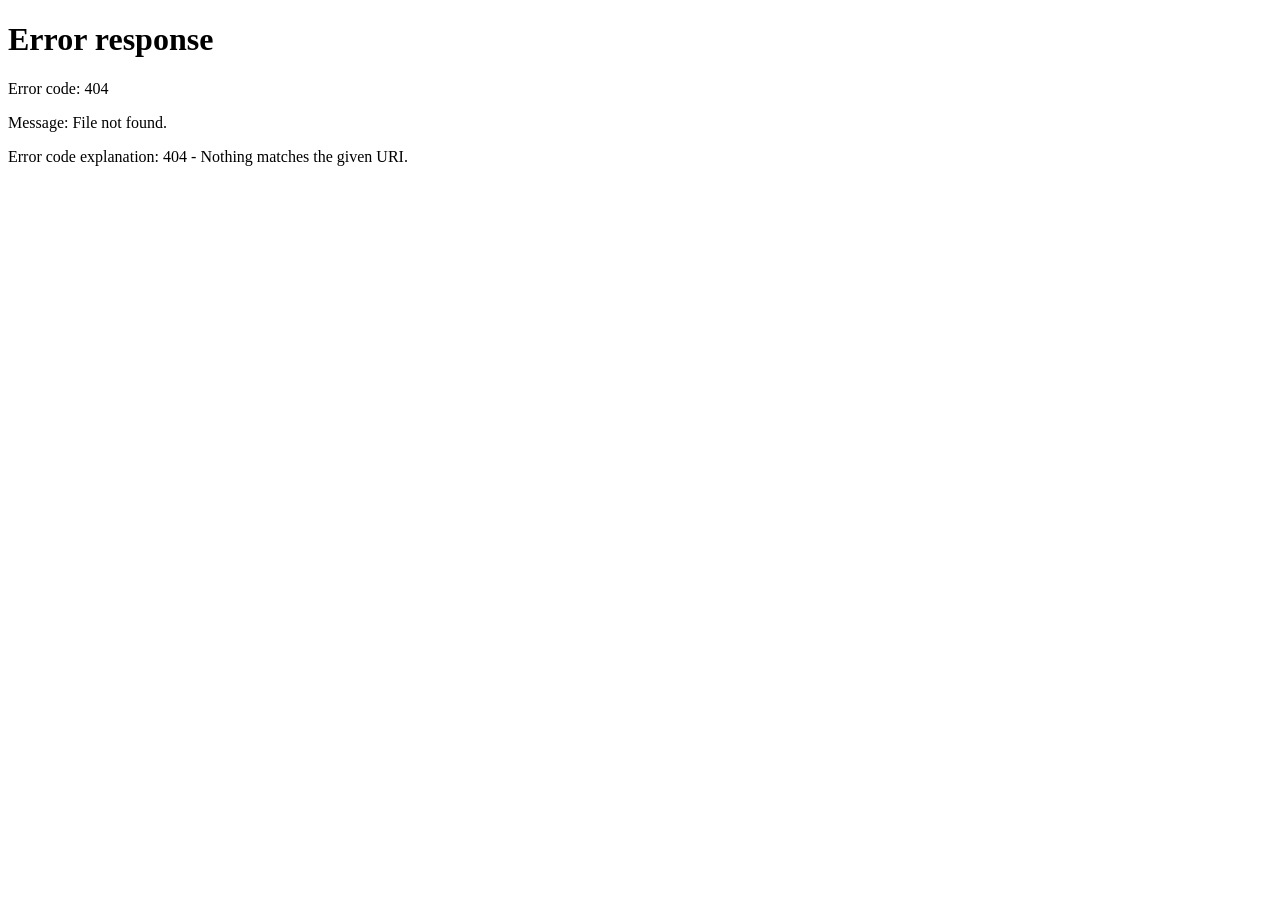
==== commit 9ec46f47: "Add clean URL routing" ====
--- a/app.html
+++ b/app.html
@@ -32,7 +32,7 @@
     window.setTimeout(() => {
       const appShell = document.querySelector("#appShell");
       if (!appShell || appShell.classList.contains("is-hidden")) {
-        window.location.replace("index.html#login");
+        window.location.replace("/login");
       }
     }, 15000);
   </script>
@@ -43,7 +43,7 @@
       <img class="brand-lockup" src="assets/fondik-lockup-slogan.svg" alt="Фондик — деньги сразу попадают на свои места.">
     </div>
     <p>Восстанавливаем сессию и загружаем ваши фонды.</p>
-    <a class="ghost-btn compact" href="index.html#login">Вернуться ко входу</a>
+    <a class="ghost-btn compact" href="/login">Вернуться ко входу</a>
   </div>
 
   <dialog class="auth-modal" id="authModal">
@@ -80,8 +80,9 @@
         </div>
 
         <nav class="nav top-nav" aria-label="Основная навигация">
-          <button class="nav-btn is-active" data-screen="dashboard">Дашборд</button>
-          <button class="nav-btn" data-screen="history">История</button>
+          <button class="nav-btn is-active" data-screen="dashboard" data-route="/dashboard">Дашборд</button>
+          <button class="nav-btn" data-screen="dashboard" data-route="/funds">Фонды</button>
+          <button class="nav-btn" data-screen="history" data-route="/history">История</button>
         </nav>
 
         <div class="user-panel">
